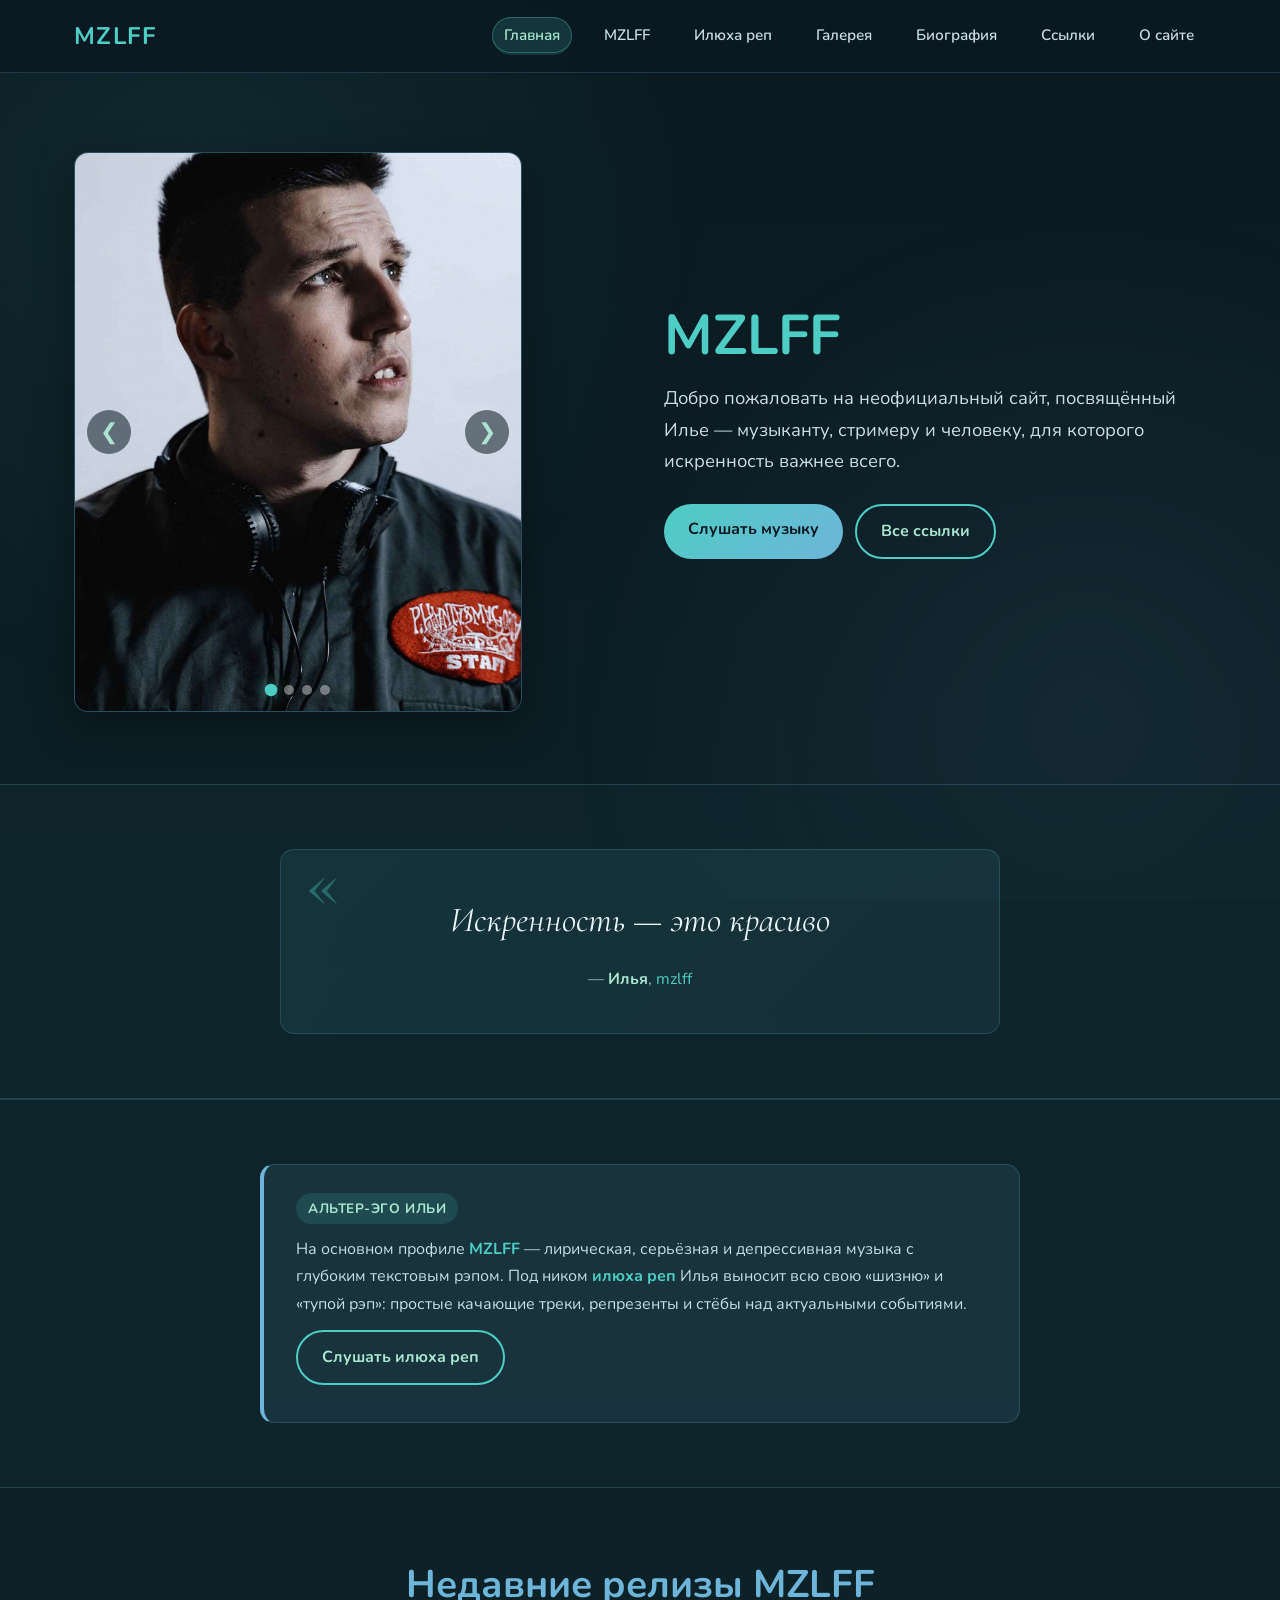
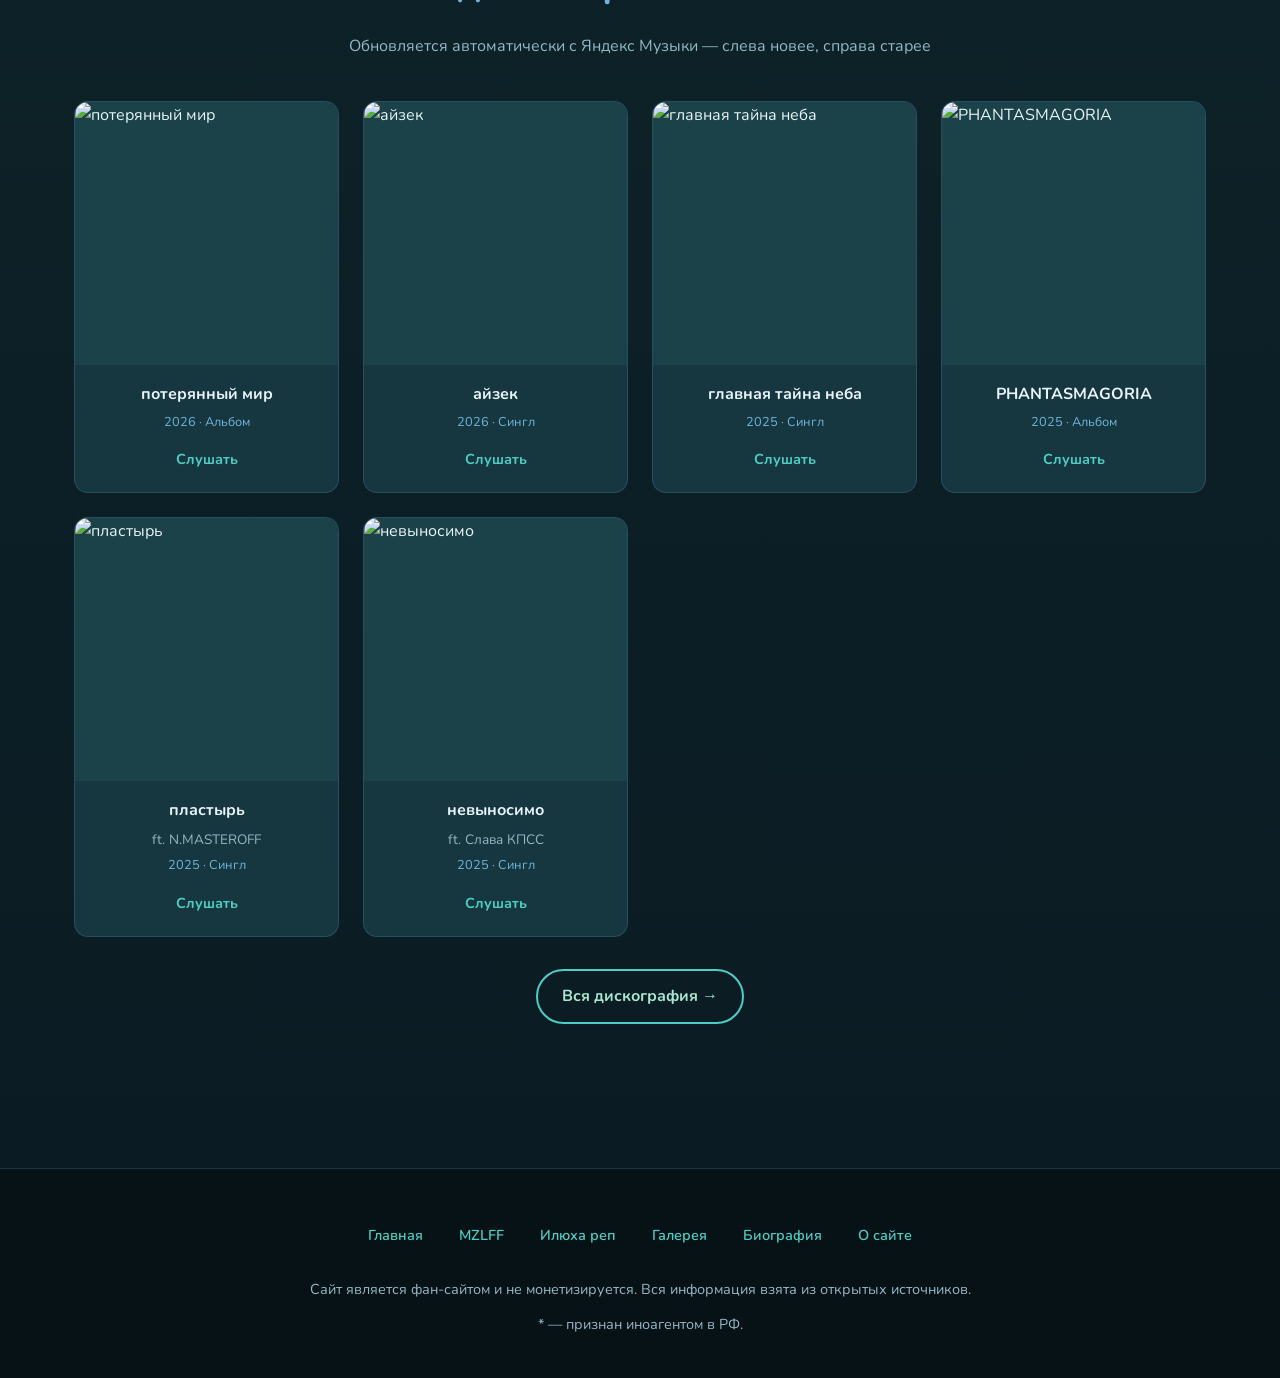
==== index.html @ 74e4e7dd "икнонка на вкладке" ====
<!DOCTYPE html>
<html lang="ru">
<head>
    <meta charset="UTF-8">
    <meta name="viewport" content="width=device-width, initial-scale=1.0">
    <meta name="description" content="Неофициальный фан-сайт посвящённый исполнителю MZLFF (Илья)">
    <title>MZLFF — фан-сайт</title>
    <link rel="icon" href="favicon.svg" type="image/svg+xml">
    <link rel="stylesheet" href="css/style.css">
</head>
<body data-page="index" data-artist="mzlff">

    <header class="site-header">
        <div class="container header-inner">
            <a href="index.html" class="logo">MZLFF</a>
            <button class="nav-toggle" aria-label="Открыть меню"><span></span></button>
            <nav class="site-nav">
                <ul>
                    <li><a href="index.html" data-page="index">Главная</a></li>
                    <li><a href="mzlff/index.html" data-page="music">MZLFF</a></li>
                    <li><a href="ilyukha-rep/index.html" data-page="ilyukha-rep">Илюха реп</a></li>
                    <li><a href="gallery.html" data-page="gallery">Галерея</a></li>
                    <li><a href="bio.html" data-page="bio">Биография</a></li>
                    <li><a href="links.html" data-page="links">Ссылки</a></li>
                    <li><a href="about.html" data-page="about">О сайте</a></li>
                </ul>
            </nav>
        </div>
    </header>

    <main class="page-main">

        <section class="hero-section">
            <div class="container hero-grid">
                <div class="hero-carousel" aria-label="Фотографии MZLFF">
                    <div class="carousel-slide active">
                        <img src="mzlff/assets/hero/mzlff.jpg" alt="MZLFF (Илья)">
                    </div>
                    <div class="carousel-slide">
                        <img src="mzlff/assets/hero/mzlff-tour.png" alt="MZLFF на туре 2023">
                    </div>
                    <div class="carousel-slide">
                        <img src="mzlff/assets/hero/mzlff-purple.png" alt="MZLFF — фото">
                    </div>
                    <div class="carousel-slide">
                        <img src="mzlff/assets/hero/mzlff-portrait.png" alt="MZLFF — портрет">
                    </div>
                    <button class="carousel-arrow carousel-arrow--prev" type="button" aria-label="Предыдущее фото">&#10094;</button>
                    <button class="carousel-arrow carousel-arrow--next" type="button" aria-label="Следующее фото">&#10095;</button>
                    <div class="carousel-dots"></div>
                </div>

                <div class="hero-content">
                    <h1>MZLFF</h1>
                    <p class="hero-lead">Добро пожаловать на неофициальный сайт, посвящённый Илье — музыканту, стримеру и человеку, для которого искренность важнее всего.</p>
                    <div class="hero-actions">
                        <a href="mzlff/index.html" class="btn btn-primary">Слушать музыку</a>
                        <a href="links.html" class="btn btn-secondary">Все ссылки</a>
                    </div>
                </div>
            </div>
        </section>

        <section class="section-block alt-bg">
            <div class="container">
                <blockquote class="quote-block">
                    <p class="quote-text">Искренность — это красиво</p>
                    <footer class="quote-author">— <strong>Илья</strong>, <span class="quote-alias">mzlff</span></footer>
                </blockquote>
            </div>
        </section>

        <section class="section-block alt-bg">
            <div class="container">
                <div class="alter-ego-banner">
                    <p class="alter-ego-label">Альтер-эго Ильи</p>
                    <p>На основном профиле <strong>MZLFF</strong> — лирическая, серьёзная и депрессивная музыка с глубоким текстовым рэпом. Под ником <strong>илюха реп</strong> Илья выносит всю свою «шизню» и «тупой рэп»: простые качающие треки, репрезенты и стёбы над актуальными событиями.</p>
                    <p><a href="ilyukha-rep/index.html" class="btn btn-secondary">Слушать илюха реп</a></p>
                </div>
            </div>
        </section>

        <section class="section-block">
            <div class="container">
                <h2 class="section-title">Недавние релизы MZLFF</h2>
                <p class="section-subtitle">Обновляется автоматически с Яндекс Музыки — слева новее, справа старее</p>
                <div class="releases-grid" data-releases="recent"></div>
                <p class="text-center"><a href="mzlff/index.html" class="btn btn-secondary">Вся дискография →</a></p>
            </div>
        </section>

    </main>

    <footer class="site-footer">
        <div class="container">
            <nav class="footer-nav">
                <a href="index.html">Главная</a>
                <a href="mzlff/index.html">MZLFF</a>
                <a href="ilyukha-rep/index.html">Илюха реп</a>
                <a href="gallery.html">Галерея</a>
                <a href="bio.html">Биография</a>
                <a href="about.html">О сайте</a>
            </nav>
            <p>Сайт является фан-сайтом и не монетизируется. Вся информация взята из открытых источников.</p>
            <p>* — признан иноагентом в РФ.</p>
        </div>
    </footer>

    <button id="scrollToTop" class="scroll-top-btn" aria-label="Наверх">↑</button>

    <script src="js/main.js"></script>
    <script src="js/carousel.js"></script>
    <script src="mzlff/js/releases-data.js"></script>
    <script src="js/releases.js"></script>
</body>
</html>
---- css/style.css ----
@import url('https://fonts.googleapis.com/css2?family=Nunito:wght@400;600;700&family=Cormorant+Garamond:ital,wght@0,500;1,500&display=swap');

:root {
    --bg-deep: #0b1a22;
    --bg-surface: #122830;
    --bg-card: #163640;
    --bg-soft: #1a4248;
    --accent-teal: #4ecdc4;
    --accent-blue: #6eb5d9;
    --accent-mint: #a8e6cf;
    --accent-glow: rgba(78, 205, 196, 0.25);
    --text-primary: #e8f4f8;
    --text-muted: #94b8c4;
    --text-soft: #c5dde4;
    --border-soft: rgba(110, 181, 217, 0.2);
    --shadow: 0 12px 40px rgba(0, 0, 0, 0.35);
    --radius: 14px;
    --header-height: 72px;
    --ease-out: cubic-bezier(0.22, 1, 0.36, 1);
    --ease-spring: cubic-bezier(0.34, 1.56, 0.64, 1);
    --transition-fast: 0.2s var(--ease-out);
    --transition-med: 0.35s var(--ease-out);
    --transition-slow: 0.55s var(--ease-out);
}

* {
    margin: 0;
    padding: 0;
    box-sizing: border-box;
}

html {
    scroll-behavior: smooth;
}

body {
    font-family: 'Nunito', sans-serif;
    background: linear-gradient(180deg, var(--bg-deep) 0%, #0d2228 50%, var(--bg-deep) 100%);
    color: var(--text-primary);
    line-height: 1.7;
    min-height: 100vh;
}

body::before {
    content: '';
    position: fixed;
    inset: 0;
    background:
        radial-gradient(circle at 15% 20%, rgba(78, 205, 196, 0.08), transparent 40%),
        radial-gradient(circle at 85% 80%, rgba(110, 181, 217, 0.08), transparent 40%);
    pointer-events: none;
    z-index: -1;
    animation: ambientGlow 12s ease-in-out infinite alternate;
}

@keyframes ambientGlow {
    0% {
        opacity: 0.75;
        transform: scale(1);
    }
    100% {
        opacity: 1;
        transform: scale(1.04);
    }
}

@keyframes fadeInUp {
    from {
        opacity: 0;
        transform: translateY(24px);
    }
    to {
        opacity: 1;
        transform: translateY(0);
    }
}

@keyframes shimmer {
    0% { background-position: -200% center; }
    100% { background-position: 200% center; }
}

@keyframes softPulse {
    0%, 100% { box-shadow: 0 6px 20px var(--accent-glow); }
    50% { box-shadow: 0 8px 28px rgba(78, 205, 196, 0.45); }
}

.container {
    max-width: 1180px;
    margin: 0 auto;
    padding: 0 24px;
}

a {
    color: var(--accent-teal);
    transition: color var(--transition-fast), text-shadow var(--transition-fast);
}

a:hover {
    color: var(--accent-mint);
    text-shadow: 0 0 12px rgba(168, 230, 207, 0.35);
}

a:focus-visible,
button:focus-visible {
    outline: 2px solid var(--accent-teal);
    outline-offset: 3px;
}

/* Header */
.site-header {
    position: fixed;
    top: 0;
    left: 0;
    right: 0;
    z-index: 1000;
    background: rgba(11, 26, 34, 0.92);
    backdrop-filter: blur(12px);
    border-bottom: 1px solid var(--border-soft);
    transition: box-shadow var(--transition-med), border-color var(--transition-med);
}

.site-header:hover {
    border-bottom-color: rgba(78, 205, 196, 0.35);
    box-shadow: 0 8px 32px rgba(0, 0, 0, 0.25);
}

.header-inner {
    display: flex;
    align-items: center;
    justify-content: space-between;
    min-height: var(--header-height);
    gap: 20px;
}

.logo {
    font-size: 1.5rem;
    font-weight: 700;
    color: var(--accent-teal);
    text-decoration: none;
    letter-spacing: 0.06em;
    transition: color var(--transition-fast), transform var(--transition-med), text-shadow var(--transition-med);
}

.logo:hover {
    color: var(--accent-mint);
    transform: scale(1.04);
    text-shadow: 0 0 20px rgba(78, 205, 196, 0.5);
}

.site-nav ul {
    display: flex;
    list-style: none;
    flex-wrap: wrap;
    gap: 8px 20px;
}

.site-nav a {
    color: var(--text-soft);
    text-decoration: none;
    font-weight: 600;
    font-size: 0.95rem;
    padding: 8px 12px;
    border-radius: 999px;
    border-bottom: 2px solid transparent;
    transition:
        color var(--transition-fast),
        background var(--transition-fast),
        border-color var(--transition-fast),
        transform var(--transition-fast),
        box-shadow var(--transition-fast);
}

.site-nav a:hover {
    color: var(--accent-mint);
    background: rgba(78, 205, 196, 0.12);
    transform: translateY(-1px);
    box-shadow: 0 4px 16px rgba(78, 205, 196, 0.15);
}

.site-nav a.active {
    color: var(--accent-mint);
    background: rgba(78, 205, 196, 0.15);
    border-bottom-color: transparent;
    box-shadow: inset 0 0 0 1px rgba(78, 205, 196, 0.35);
}

.nav-toggle {
    display: none;
    background: none;
    border: none;
    cursor: pointer;
    width: 36px;
    height: 28px;
    position: relative;
}

.nav-toggle span,
.nav-toggle span::before,
.nav-toggle span::after {
    display: block;
    position: absolute;
    width: 100%;
    height: 3px;
    background: var(--accent-teal);
    border-radius: 2px;
    transition: transform 0.3s;
}

.nav-toggle span {
    top: 50%;
    transform: translateY(-50%);
}

.nav-toggle span::before {
    content: '';
    top: -10px;
}

.nav-toggle span::after {
    content: '';
    top: 10px;
}

.page-main {
    padding-top: calc(var(--header-height) + 32px);
    padding-bottom: 80px;
}

.section-block {
    padding: 64px 0;
    animation: fadeInUp 0.7s var(--ease-out) both;
}

.section-title {
    text-align: center;
    font-size: clamp(1.8rem, 4vw, 2.4rem);
    color: var(--accent-blue);
    margin-bottom: 16px;
    transition: color var(--transition-med), text-shadow var(--transition-med);
}

.section-block:hover .section-title {
    text-shadow: 0 0 24px rgba(110, 181, 217, 0.25);
}

.section-subtitle {
    text-align: center;
    color: var(--text-muted);
    max-width: 620px;
    margin: 0 auto 40px;
}

.section-block:nth-child(1) { animation-delay: 0.05s; }
.section-block:nth-child(2) { animation-delay: 0.12s; }
.section-block:nth-child(3) { animation-delay: 0.19s; }
.section-block:nth-child(4) { animation-delay: 0.26s; }

.section-block.alt-bg {
    background: rgba(18, 40, 48, 0.55);
    border-top: 1px solid var(--border-soft);
    border-bottom: 1px solid var(--border-soft);
}

/* Hero & Carousel */
.hero-section {
    padding: 48px 0 72px;
    animation: fadeInUp 0.8s var(--ease-out) both;
}

.hero-grid {
    display: grid;
    grid-template-columns: 1fr 1fr;
    gap: 48px;
    align-items: center;
}

.hero-carousel {
    position: relative;
    border-radius: var(--radius);
    overflow: hidden;
    box-shadow: var(--shadow);
    aspect-ratio: 4 / 5;
    max-height: 560px;
    background: var(--bg-card);
    border: 1px solid var(--border-soft);
    transition:
        transform var(--transition-med),
        box-shadow var(--transition-med),
        border-color var(--transition-med);
}

.hero-carousel:hover {
    transform: translateY(-4px);
    border-color: rgba(78, 205, 196, 0.45);
    box-shadow:
        var(--shadow),
        0 0 40px rgba(78, 205, 196, 0.2);
}

.carousel-slide {
    position: absolute;
    inset: 0;
    opacity: 0;
    transition: opacity 0.8s ease;
}

.carousel-slide.active {
    opacity: 1;
}

.carousel-slide img {
    width: 100%;
    height: 100%;
    object-fit: cover;
    transition: transform 6s var(--ease-out);
}

.carousel-slide.active img {
    transform: scale(1.06);
}

.hero-carousel:hover .carousel-slide.active img {
    transform: scale(1.1);
}

.carousel-dots {
    position: absolute;
    bottom: 16px;
    left: 50%;
    transform: translateX(-50%);
    display: flex;
    gap: 8px;
    z-index: 2;
}

.carousel-dot {
    width: 10px;
    height: 10px;
    border-radius: 50%;
    border: none;
    background: rgba(255, 255, 255, 0.4);
    cursor: pointer;
    transition: background var(--transition-fast), transform var(--transition-med), box-shadow var(--transition-fast);
}

.carousel-dot:hover {
    background: rgba(168, 230, 207, 0.75);
    transform: scale(1.15);
}

.carousel-dot.active {
    background: var(--accent-teal);
    transform: scale(1.25);
    box-shadow: 0 0 12px rgba(78, 205, 196, 0.6);
}

.carousel-arrow {
    position: absolute;
    top: 50%;
    transform: translateY(-50%);
    z-index: 3;
    width: 44px;
    height: 44px;
    border: none;
    border-radius: 50%;
    background: rgba(11, 26, 34, 0.65);
    color: var(--accent-mint);
    font-size: 1.4rem;
    line-height: 1;
    cursor: pointer;
    transition:
        background var(--transition-fast),
        transform var(--transition-med),
        box-shadow var(--transition-fast),
        color var(--transition-fast);
    backdrop-filter: blur(4px);
    opacity: 0.85;
}

.hero-carousel:hover .carousel-arrow {
    opacity: 1;
}

.carousel-arrow:hover {
    background: rgba(78, 205, 196, 0.45);
    transform: translateY(-50%) scale(1.12);
    box-shadow: 0 0 20px rgba(78, 205, 196, 0.4);
    color: var(--text-primary);
}

.carousel-arrow:active {
    transform: translateY(-50%) scale(0.96);
}

.carousel-arrow--prev {
    left: 12px;
}

.carousel-arrow--next {
    right: 12px;
}

.hero-content h1 {
    font-size: clamp(2.5rem, 6vw, 3.5rem);
    color: var(--accent-teal);
    margin-bottom: 16px;
    line-height: 1.1;
    transition: text-shadow var(--transition-med);
}

.hero-section:hover .hero-content h1 {
    text-shadow: 0 0 30px rgba(78, 205, 196, 0.3);
}

.hero-lead {
    font-size: 1.15rem;
    color: var(--text-soft);
    margin-bottom: 28px;
}

.hero-actions {
    display: flex;
    flex-wrap: wrap;
    gap: 12px;
}

.btn {
    display: inline-block;
    padding: 12px 24px;
    border-radius: 999px;
    font-weight: 700;
    text-decoration: none;
    position: relative;
    overflow: hidden;
    transition:
        transform var(--transition-med),
        box-shadow var(--transition-med),
        background var(--transition-fast),
        border-color var(--transition-fast),
        color var(--transition-fast);
}

.btn::after {
    content: '';
    position: absolute;
    inset: 0;
    background: linear-gradient(
        105deg,
        transparent 35%,
        rgba(255, 255, 255, 0.25) 50%,
        transparent 65%
    );
    background-size: 200% 100%;
    opacity: 0;
    transition: opacity var(--transition-fast);
}

.btn:hover::after {
    opacity: 1;
    animation: shimmer 0.75s var(--ease-out);
}

.btn-primary {
    background: linear-gradient(135deg, var(--accent-teal), var(--accent-blue));
    color: var(--bg-deep);
}

.btn-primary:hover {
    background: linear-gradient(135deg, #5fd9d0, #7fc4e8);
}

.btn-secondary {
    background: transparent;
    color: var(--accent-mint);
    border: 2px solid var(--accent-teal);
}

.btn-secondary:hover {
    background: rgba(78, 205, 196, 0.12);
    border-color: var(--accent-mint);
}

.btn:hover {
    transform: translateY(-3px) scale(1.02);
    box-shadow: 0 10px 28px var(--accent-glow);
    text-shadow: none;
}

.btn:active {
    transform: translateY(-1px) scale(0.98);
}

/* Quote */
.quote-block {
    max-width: 720px;
    margin: 0 auto;
    padding: 40px 48px;
    text-align: center;
    background: linear-gradient(135deg, rgba(78, 205, 196, 0.1), rgba(110, 181, 217, 0.08));
    border: 1px solid var(--border-soft);
    border-radius: var(--radius);
    position: relative;
    transition:
        transform var(--transition-med),
        box-shadow var(--transition-med),
        border-color var(--transition-med);
}

.quote-block:hover {
    transform: translateY(-4px);
    border-color: rgba(78, 205, 196, 0.4);
    box-shadow: 0 16px 40px rgba(78, 205, 196, 0.15);
}

.quote-block::before {
    content: '«';
    position: absolute;
    top: -8px;
    left: 24px;
    font-family: 'Cormorant Garamond', serif;
    font-size: 5rem;
    color: var(--accent-teal);
    opacity: 0.35;
    line-height: 1;
}

.quote-text {
    font-family: 'Cormorant Garamond', serif;
    font-size: clamp(1.6rem, 4vw, 2.2rem);
    font-style: italic;
    color: var(--text-primary);
    margin-bottom: 16px;
}

.quote-author {
    color: var(--text-muted);
    font-size: 1rem;
}

.quote-author strong {
    color: var(--accent-mint);
}

.quote-alias {
    color: var(--accent-teal);
}

/* Yandex Music */
.yandex-widget {
    max-width: 760px;
    margin: 0 auto;
    border-radius: var(--radius);
    overflow: hidden;
    box-shadow: var(--shadow);
    border: 1px solid var(--border-soft);
    transition:
        transform var(--transition-med),
        box-shadow var(--transition-med),
        border-color var(--transition-med);
}

.yandex-widget:hover {
    transform: translateY(-3px);
    border-color: rgba(110, 181, 217, 0.45);
    box-shadow: 0 16px 40px rgba(110, 181, 217, 0.18);
}

.yandex-widget iframe {
    display: block;
    width: 100%;
    height: 420px;
    border: none;
}

.yandex-widget--compact iframe {
    height: 360px;
}

.yandex-widget--tall iframe {
    height: 720px;
}

.text-center {
    text-align: center;
    margin-top: 32px;
    display: flex;
    flex-wrap: wrap;
    justify-content: center;
    gap: 12px;
}

/* Releases */
.releases-grid {
    display: grid;
    grid-template-columns: repeat(auto-fill, minmax(220px, 1fr));
    gap: 24px;
}

.release-card {
    background: var(--bg-card);
    border-radius: var(--radius);
    overflow: hidden;
    border: 1px solid var(--border-soft);
    transition:
        transform var(--transition-med),
        box-shadow var(--transition-med),
        border-color var(--transition-fast);
}

.release-card:hover {
    transform: translateY(-6px) scale(1.02);
    box-shadow: 0 16px 36px var(--accent-glow);
    border-color: rgba(78, 205, 196, 0.45);
}

.release-cover {
    aspect-ratio: 1;
    overflow: hidden;
    background: var(--bg-soft);
}

.release-cover img {
    width: 100%;
    height: 100%;
    object-fit: cover;
    transition: transform var(--transition-slow);
}

.release-card:hover .release-cover img {
    transform: scale(1.08);
}

.release-cover-placeholder {
    width: 100%;
    height: 100%;
    display: flex;
    align-items: center;
    justify-content: center;
    font-size: 3rem;
    font-weight: 700;
    color: var(--accent-teal);
    background: linear-gradient(135deg, var(--bg-soft), var(--bg-card));
}

.release-info {
    padding: 16px;
    text-align: center;
}

.release-info h3 {
    font-size: 1rem;
    margin-bottom: 4px;
}

.release-feat {
    font-size: 0.85rem;
    color: var(--text-muted);
    margin-bottom: 4px;
}

.release-meta {
    font-size: 0.8rem;
    color: var(--accent-blue);
    margin-bottom: 10px;
}

.release-link {
    display: inline-block;
    font-size: 0.9rem;
    font-weight: 700;
    text-decoration: none;
    padding: 4px 12px;
    border-radius: 999px;
    transition:
        background var(--transition-fast),
        transform var(--transition-fast),
        box-shadow var(--transition-fast);
}

.release-card:hover .release-link {
    background: rgba(78, 205, 196, 0.15);
    transform: scale(1.05);
}

.releases-error {
    text-align: center;
    color: var(--text-muted);
    grid-column: 1 / -1;
}

.releases-note {
    max-width: 680px;
    margin: 32px auto 0;
    padding: 20px 24px;
    background: rgba(78, 205, 196, 0.08);
    border-radius: var(--radius);
    border-left: 4px solid var(--accent-teal);
    color: var(--text-soft);
    font-size: 0.95rem;
}

.section-subtitle code,
.releases-note code {
    background: rgba(78, 205, 196, 0.12);
    padding: 2px 8px;
    border-radius: 6px;
    font-size: 0.9em;
    color: var(--accent-mint);
}

.alter-ego-banner {
    max-width: 760px;
    margin: 0 auto;
    padding: 28px 32px;
    background: rgba(110, 181, 217, 0.1);
    border: 1px solid var(--border-soft);
    border-left: 4px solid var(--accent-blue);
    border-radius: var(--radius);
    color: var(--text-soft);
    transition:
        transform var(--transition-med),
        box-shadow var(--transition-med),
        border-color var(--transition-med),
        background var(--transition-med);
}

.alter-ego-banner:hover {
    transform: translateX(4px);
    background: rgba(110, 181, 217, 0.16);
    border-color: rgba(110, 181, 217, 0.45);
    box-shadow: -4px 8px 28px rgba(110, 181, 217, 0.15);
}

.alter-ego-label {
    display: inline-block;
    margin-bottom: 12px;
    padding: 4px 12px;
    border-radius: 999px;
    background: rgba(78, 205, 196, 0.15);
    color: var(--accent-mint);
    font-size: 0.85rem;
    font-weight: 700;
    letter-spacing: 0.04em;
    text-transform: uppercase;
    transition: background var(--transition-fast), transform var(--transition-fast);
}

.alter-ego-banner:hover .alter-ego-label {
    background: rgba(78, 205, 196, 0.28);
    transform: scale(1.03);
}

.alter-ego-banner p {
    margin-bottom: 12px;
}

.alter-ego-banner p:last-child {
    margin-bottom: 0;
}

.alter-ego-banner strong {
    color: var(--accent-teal);
}

/* Links */
.links-grid {
    display: grid;
    grid-template-columns: repeat(auto-fill, minmax(200px, 1fr));
    gap: 16px;
}

.link-card {
    background: var(--bg-card);
    border: 1px solid var(--border-soft);
    border-radius: var(--radius);
    transition:
        transform var(--transition-med),
        background var(--transition-fast),
        border-color var(--transition-fast),
        box-shadow var(--transition-med);
    position: relative;
    min-height: 88px;
    overflow: hidden;
}

.link-card::before {
    content: '';
    position: absolute;
    inset: 0;
    background: linear-gradient(135deg, rgba(78, 205, 196, 0.15), transparent 60%);
    opacity: 0;
    transition: opacity var(--transition-med);
}

.link-card:hover {
    transform: translateY(-6px) scale(1.02);
    border-color: var(--accent-teal);
    background: var(--bg-soft);
    box-shadow: 0 12px 32px var(--accent-glow);
}

.link-card:hover::before {
    opacity: 1;
}

.link-card a {
    position: absolute;
    inset: 0;
    display: flex;
    align-items: center;
    justify-content: center;
    text-decoration: none;
    color: var(--text-primary);
    font-weight: 700;
    padding: 16px;
    text-align: center;
    z-index: 1;
    transition: color var(--transition-fast), transform var(--transition-med);
}

.link-card:hover a {
    color: var(--accent-mint);
    transform: scale(1.03);
}

/* Gallery */
.gallery-grid {
    display: grid;
    grid-template-columns: repeat(auto-fill, minmax(280px, 1fr));
    gap: 20px;
}

.gallery-item {
    border-radius: var(--radius);
    overflow: hidden;
    height: 360px;
    border: 1px solid var(--border-soft);
    position: relative;
    cursor: pointer;
    transition:
        transform var(--transition-med),
        box-shadow var(--transition-med),
        border-color var(--transition-fast);
}

.gallery-item::after {
    content: '';
    position: absolute;
    inset: 0;
    background: linear-gradient(to top, rgba(11, 26, 34, 0.55), transparent 50%);
    opacity: 0;
    transition: opacity var(--transition-med);
}

.gallery-item:hover {
    transform: translateY(-4px);
    border-color: rgba(78, 205, 196, 0.45);
    box-shadow: 0 16px 36px var(--accent-glow);
}

.gallery-item:hover::after {
    opacity: 1;
}

.gallery-item img {
    width: 100%;
    height: 100%;
    object-fit: cover;
    transition: transform var(--transition-slow);
}

.gallery-item:hover img {
    transform: scale(1.1);
}

/* Bio & About */
.prose {
    max-width: 760px;
    margin: 0 auto;
    font-size: 1.05rem;
    color: var(--text-soft);
}

.prose p {
    margin-bottom: 20px;
    transition: color var(--transition-fast);
}

.prose:hover p {
    color: var(--text-primary);
}

.prose code {
    background: rgba(78, 205, 196, 0.12);
    padding: 2px 8px;
    border-radius: 6px;
    font-size: 0.9em;
    color: var(--accent-mint);
}

.prose h3 {
    color: var(--accent-blue);
    margin: 32px 0 12px;
}

.about-list {
    list-style: none;
    max-width: 760px;
    margin: 0 auto;
}

.about-list li {
    padding: 16px 20px;
    margin-bottom: 12px;
    background: var(--bg-card);
    border-radius: var(--radius);
    border-left: 4px solid var(--accent-teal);
    color: var(--text-soft);
    transition:
        transform var(--transition-med),
        background var(--transition-fast),
        border-color var(--transition-fast),
        box-shadow var(--transition-med);
}

.about-list li:hover {
    transform: translateX(6px);
    background: var(--bg-soft);
    border-left-color: var(--accent-mint);
    box-shadow: -4px 8px 24px rgba(78, 205, 196, 0.12);
}

.about-list strong {
    color: var(--accent-mint);
}

/* Footer */
.site-footer {
    background: rgba(8, 18, 24, 0.95);
    border-top: 1px solid var(--border-soft);
    padding: 48px 0 32px;
    text-align: center;
    color: var(--text-muted);
    font-size: 0.9rem;
}

.site-footer p {
    margin-bottom: 10px;
    max-width: 680px;
    margin-left: auto;
    margin-right: auto;
}

.footer-nav {
    display: flex;
    justify-content: center;
    flex-wrap: wrap;
    gap: 16px;
    margin-bottom: 24px;
}

.footer-nav a {
    text-decoration: none;
    font-weight: 600;
    padding: 6px 10px;
    border-radius: 999px;
    transition:
        color var(--transition-fast),
        background var(--transition-fast),
        transform var(--transition-fast);
}

.footer-nav a:hover {
    background: rgba(78, 205, 196, 0.12);
    transform: translateY(-2px);
    text-shadow: none;
}

/* Scroll top */
.scroll-top-btn {
    position: fixed;
    bottom: 28px;
    right: 28px;
    width: 48px;
    height: 48px;
    border-radius: 50%;
    background: linear-gradient(135deg, var(--accent-teal), var(--accent-blue));
    color: var(--bg-deep);
    border: none;
    font-size: 22px;
    cursor: pointer;
    box-shadow: 0 6px 20px var(--accent-glow);
    transition:
        transform var(--transition-med),
        box-shadow var(--transition-med),
        opacity var(--transition-fast);
    z-index: 999;
    display: none;
    animation: softPulse 2.5s ease-in-out infinite;
}

.scroll-top-btn:hover {
    transform: scale(1.12) translateY(-3px);
    animation: none;
    box-shadow: 0 10px 32px rgba(78, 205, 196, 0.5);
}

.scroll-top-btn:active {
    transform: scale(0.95);
}

/* Responsive */
@media (max-width: 900px) {
    .hero-grid {
        grid-template-columns: 1fr;
    }

    .hero-carousel {
        max-height: 420px;
        margin: 0 auto;
        max-width: 400px;
        width: 100%;
    }
}

@media (max-width: 768px) {
    .nav-toggle {
        display: block;
    }

    .site-nav {
        position: absolute;
        top: var(--header-height);
        left: 0;
        right: 0;
        background: rgba(11, 26, 34, 0.98);
        border-bottom: 1px solid var(--border-soft);
        padding: 16px 24px;
        display: none;
    }

    .site-nav.open {
        display: block;
    }

    .site-nav ul {
        flex-direction: column;
        gap: 4px;
    }

    .quote-block {
        padding: 32px 24px;
    }
}

@media (prefers-reduced-motion: reduce) {
    *,
    *::before,
    *::after {
        animation-duration: 0.01ms !important;
        animation-iteration-count: 1 !important;
        transition-duration: 0.01ms !important;
    }

    .carousel-slide.active img,
    .hero-carousel:hover .carousel-slide.active img {
        transform: none;
    }
}
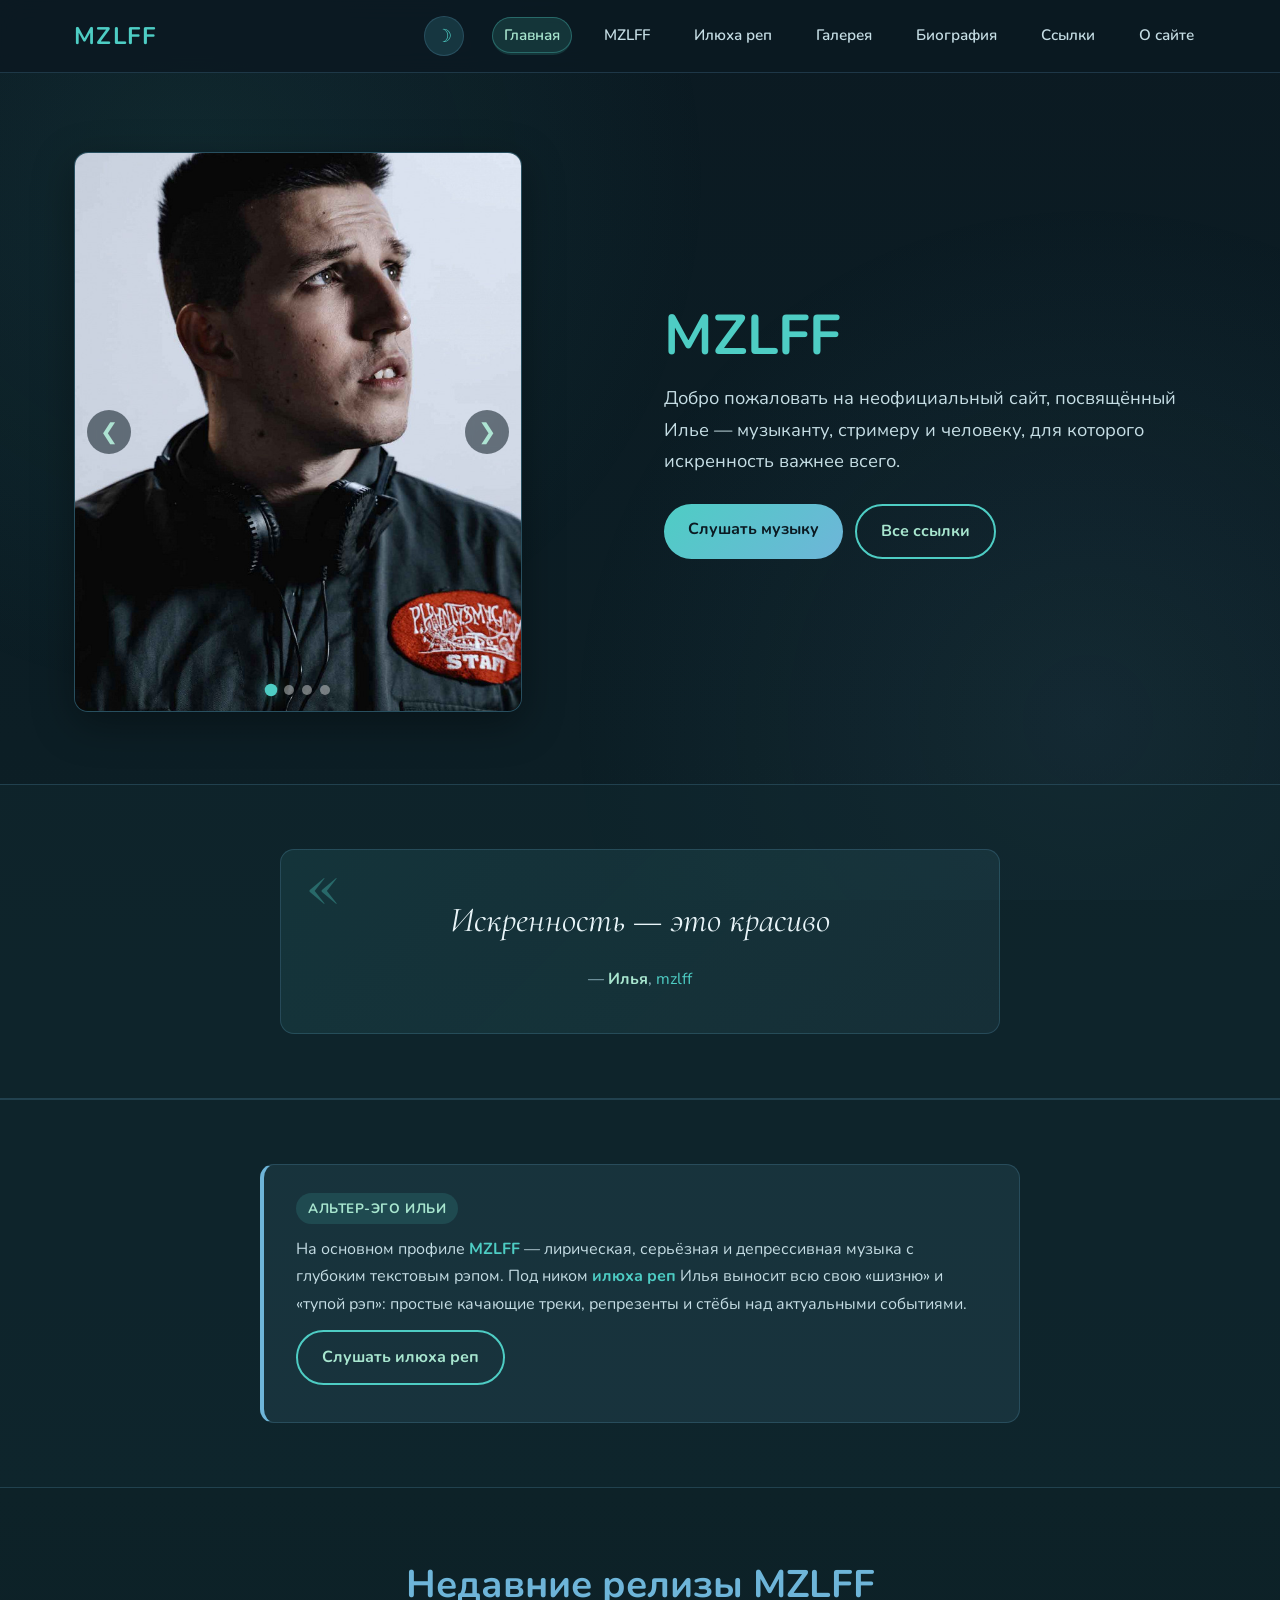
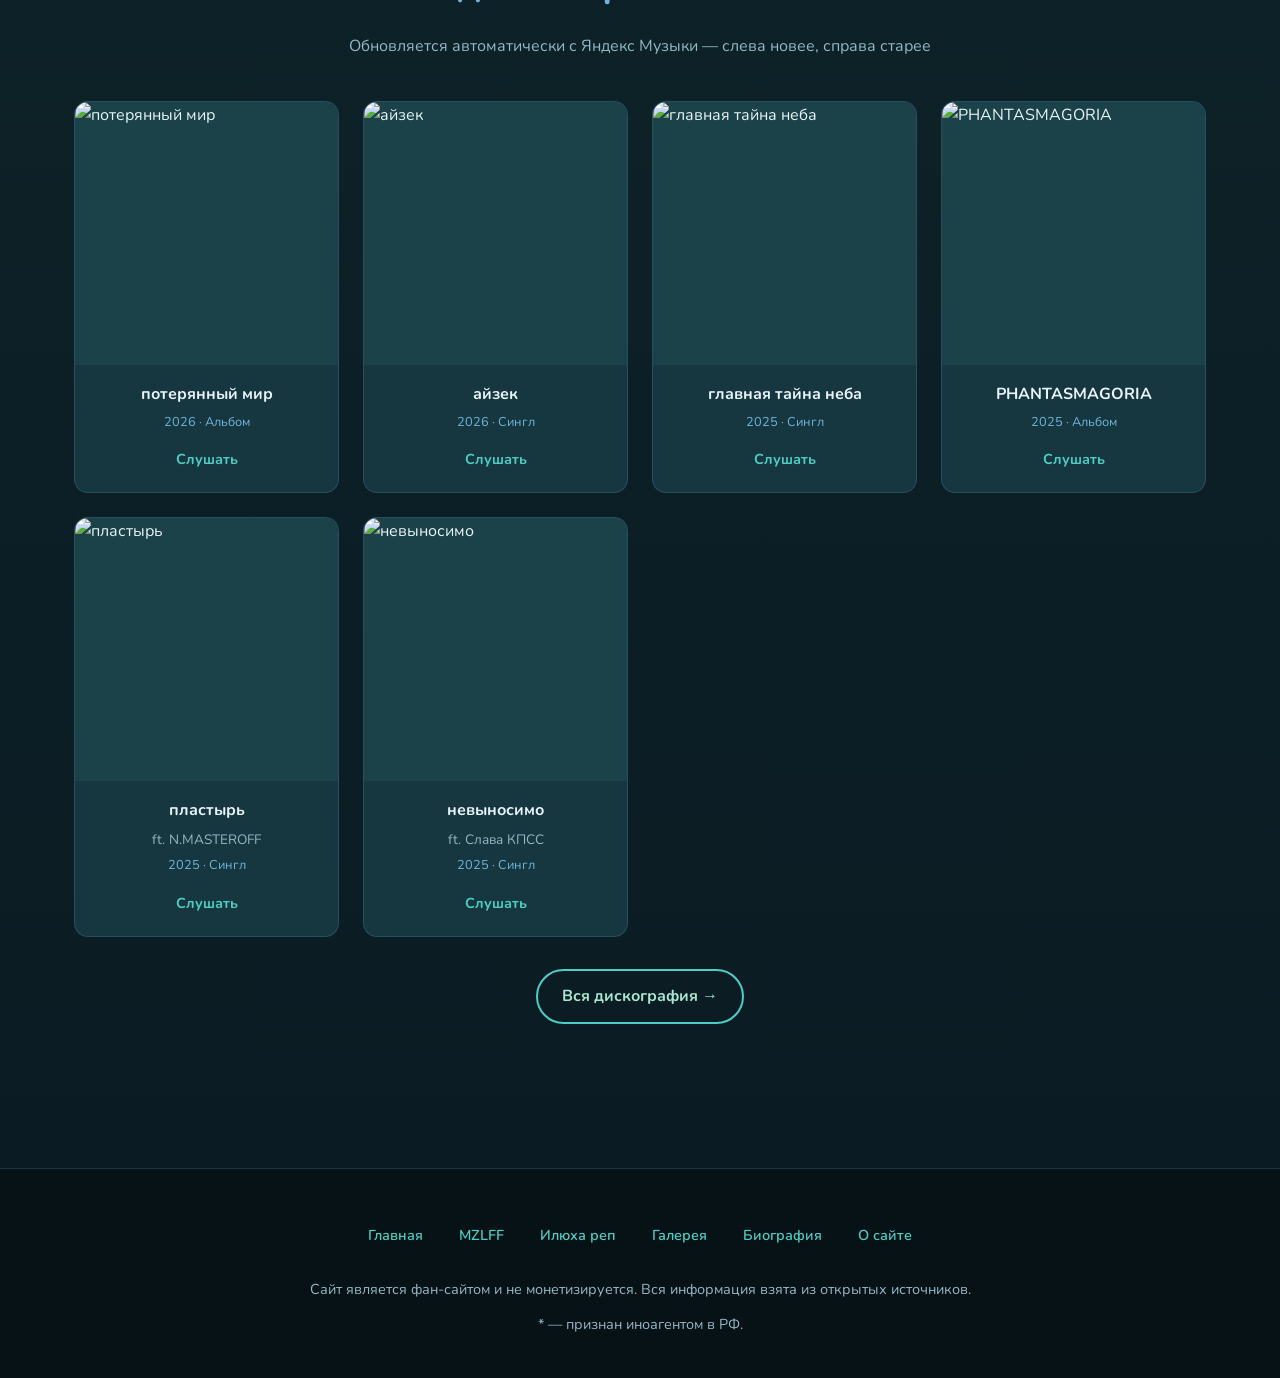
==== commit 014d9785: "Lightbox в галерее, тема" ====
--- a/index.html
+++ b/index.html
@@ -5,6 +5,14 @@
     <meta name="viewport" content="width=device-width, initial-scale=1.0">
     <meta name="description" content="Неофициальный фан-сайт посвящённый исполнителю MZLFF (Илья)">
     <title>MZLFF — фан-сайт</title>
+    <script src="js/theme-init.js"></script>
+    <meta property="og:type" content="website">
+    <meta property="og:site_name" content="MZLFF — фан-сайт">
+    <meta property="og:title" content="MZLFF — фан-сайт">
+    <meta property="og:description" content="Неофициальный фан-сайт, посвящённый Илье — музыканту, стримеру и MZLFF">
+    <meta property="og:image" content="https://kzenof.github.io/mzlff-site/mzlff/assets/hero/mzlff.jpg">
+    <meta property="og:url" content="https://kzenof.github.io/mzlff-site/">
+    <meta name="twitter:card" content="summary_large_image">
     <link rel="icon" href="favicon.svg" type="image/svg+xml">
     <link rel="stylesheet" href="css/style.css">
 </head>
--- a/css/style.css
+++ b/css/style.css
@@ -14,6 +14,9 @@
     --text-soft: #c5dde4;
     --border-soft: rgba(110, 181, 217, 0.2);
     --shadow: 0 12px 40px rgba(0, 0, 0, 0.35);
+    --header-bg: rgba(11, 26, 34, 0.92);
+    --footer-bg: rgba(8, 18, 24, 0.95);
+    --body-gradient-mid: #0d2228;
     --radius: 14px;
     --header-height: 72px;
     --ease-out: cubic-bezier(0.22, 1, 0.36, 1);
@@ -23,6 +26,25 @@
     --transition-slow: 0.55s var(--ease-out);
 }
 
+[data-theme="light"] {
+    --bg-deep: #eef6f8;
+    --bg-surface: #e2eef2;
+    --bg-card: #ffffff;
+    --bg-soft: #d8e8ec;
+    --accent-teal: #2a9d96;
+    --accent-blue: #4a90b8;
+    --accent-mint: #3d8f7a;
+    --accent-glow: rgba(42, 157, 150, 0.2);
+    --text-primary: #0b1a22;
+    --text-muted: #5a7a86;
+    --text-soft: #2d4a54;
+    --border-soft: rgba(74, 144, 184, 0.28);
+    --shadow: 0 12px 40px rgba(11, 26, 34, 0.1);
+    --header-bg: rgba(238, 246, 248, 0.95);
+    --footer-bg: rgba(226, 238, 242, 0.98);
+    --body-gradient-mid: #e2eef2;
+}
+
 * {
     margin: 0;
     padding: 0;
@@ -35,10 +57,11 @@
 
 body {
     font-family: 'Nunito', sans-serif;
-    background: linear-gradient(180deg, var(--bg-deep) 0%, #0d2228 50%, var(--bg-deep) 100%);
+    background: linear-gradient(180deg, var(--bg-deep) 0%, var(--body-gradient-mid) 50%, var(--bg-deep) 100%);
     color: var(--text-primary);
     line-height: 1.7;
     min-height: 100vh;
+    transition: background var(--transition-med), color var(--transition-med);
 }
 
 body::before {
@@ -114,10 +137,10 @@
     left: 0;
     right: 0;
     z-index: 1000;
-    background: rgba(11, 26, 34, 0.92);
+    background: var(--header-bg);
     backdrop-filter: blur(12px);
     border-bottom: 1px solid var(--border-soft);
-    transition: box-shadow var(--transition-med), border-color var(--transition-med);
+    transition: box-shadow var(--transition-med), border-color var(--transition-med), background var(--transition-med);
 }
 
 .site-header:hover {
@@ -146,6 +169,40 @@
     color: var(--accent-mint);
     transform: scale(1.04);
     text-shadow: 0 0 20px rgba(78, 205, 196, 0.5);
+}
+
+.theme-toggle {
+    width: 40px;
+    height: 40px;
+    border-radius: 50%;
+    border: 1px solid var(--border-soft);
+    background: var(--bg-card);
+    color: var(--accent-teal);
+    cursor: pointer;
+    font-size: 1.15rem;
+    line-height: 1;
+    flex-shrink: 0;
+    margin-left: auto;
+    margin-right: 8px;
+    transition:
+        transform var(--transition-fast),
+        background var(--transition-fast),
+        border-color var(--transition-fast),
+        box-shadow var(--transition-fast);
+}
+
+.theme-toggle:hover {
+    transform: scale(1.08);
+    border-color: var(--accent-teal);
+    box-shadow: 0 4px 16px var(--accent-glow);
+}
+
+.theme-toggle .theme-toggle-icon::before {
+    content: '☽';
+}
+
+[data-theme="light"] .theme-toggle .theme-toggle-icon::before {
+    content: '☀';
 }
 
 .site-nav ul {
@@ -874,6 +931,96 @@
     transform: scale(1.1);
 }
 
+/* Lightbox */
+body.lightbox-open {
+    overflow: hidden;
+}
+
+.lightbox {
+    position: fixed;
+    inset: 0;
+    z-index: 2000;
+    background: rgba(0, 0, 0, 0.92);
+    display: flex;
+    align-items: center;
+    justify-content: center;
+    padding: 24px;
+}
+
+.lightbox[hidden] {
+    display: none;
+}
+
+.lightbox-figure {
+    max-width: min(960px, 100%);
+    max-height: 90vh;
+    margin: 0;
+}
+
+.lightbox-img {
+    display: block;
+    max-width: 100%;
+    max-height: calc(90vh - 48px);
+    margin: 0 auto;
+    border-radius: var(--radius);
+    object-fit: contain;
+}
+
+.lightbox-caption {
+    text-align: center;
+    color: #c5dde4;
+    margin-top: 12px;
+    font-size: 0.95rem;
+}
+
+.lightbox-close {
+    position: absolute;
+    top: 20px;
+    right: 24px;
+    width: 44px;
+    height: 44px;
+    border: none;
+    border-radius: 50%;
+    background: rgba(255, 255, 255, 0.12);
+    color: #fff;
+    font-size: 1.8rem;
+    line-height: 1;
+    cursor: pointer;
+    transition: background var(--transition-fast);
+}
+
+.lightbox-close:hover {
+    background: rgba(78, 205, 196, 0.35);
+}
+
+.lightbox-arrow {
+    position: absolute;
+    top: 50%;
+    transform: translateY(-50%);
+    width: 48px;
+    height: 48px;
+    border: none;
+    border-radius: 50%;
+    background: rgba(255, 255, 255, 0.12);
+    color: #fff;
+    font-size: 1.4rem;
+    cursor: pointer;
+    transition: background var(--transition-fast), transform var(--transition-fast);
+}
+
+.lightbox-arrow:hover {
+    background: rgba(78, 205, 196, 0.35);
+    transform: translateY(-50%) scale(1.08);
+}
+
+.lightbox-arrow--prev {
+    left: 20px;
+}
+
+.lightbox-arrow--next {
+    right: 20px;
+}
+
 /* Bio & About */
 .prose {
     max-width: 760px;
@@ -937,12 +1084,13 @@
 
 /* Footer */
 .site-footer {
-    background: rgba(8, 18, 24, 0.95);
+    background: var(--footer-bg);
     border-top: 1px solid var(--border-soft);
     padding: 48px 0 32px;
     text-align: center;
     color: var(--text-muted);
     font-size: 0.9rem;
+    transition: background var(--transition-med);
 }
 
 .site-footer p {
@@ -1034,7 +1182,7 @@
         top: var(--header-height);
         left: 0;
         right: 0;
-        background: rgba(11, 26, 34, 0.98);
+        background: var(--header-bg);
         border-bottom: 1px solid var(--border-soft);
         padding: 16px 24px;
         display: none;
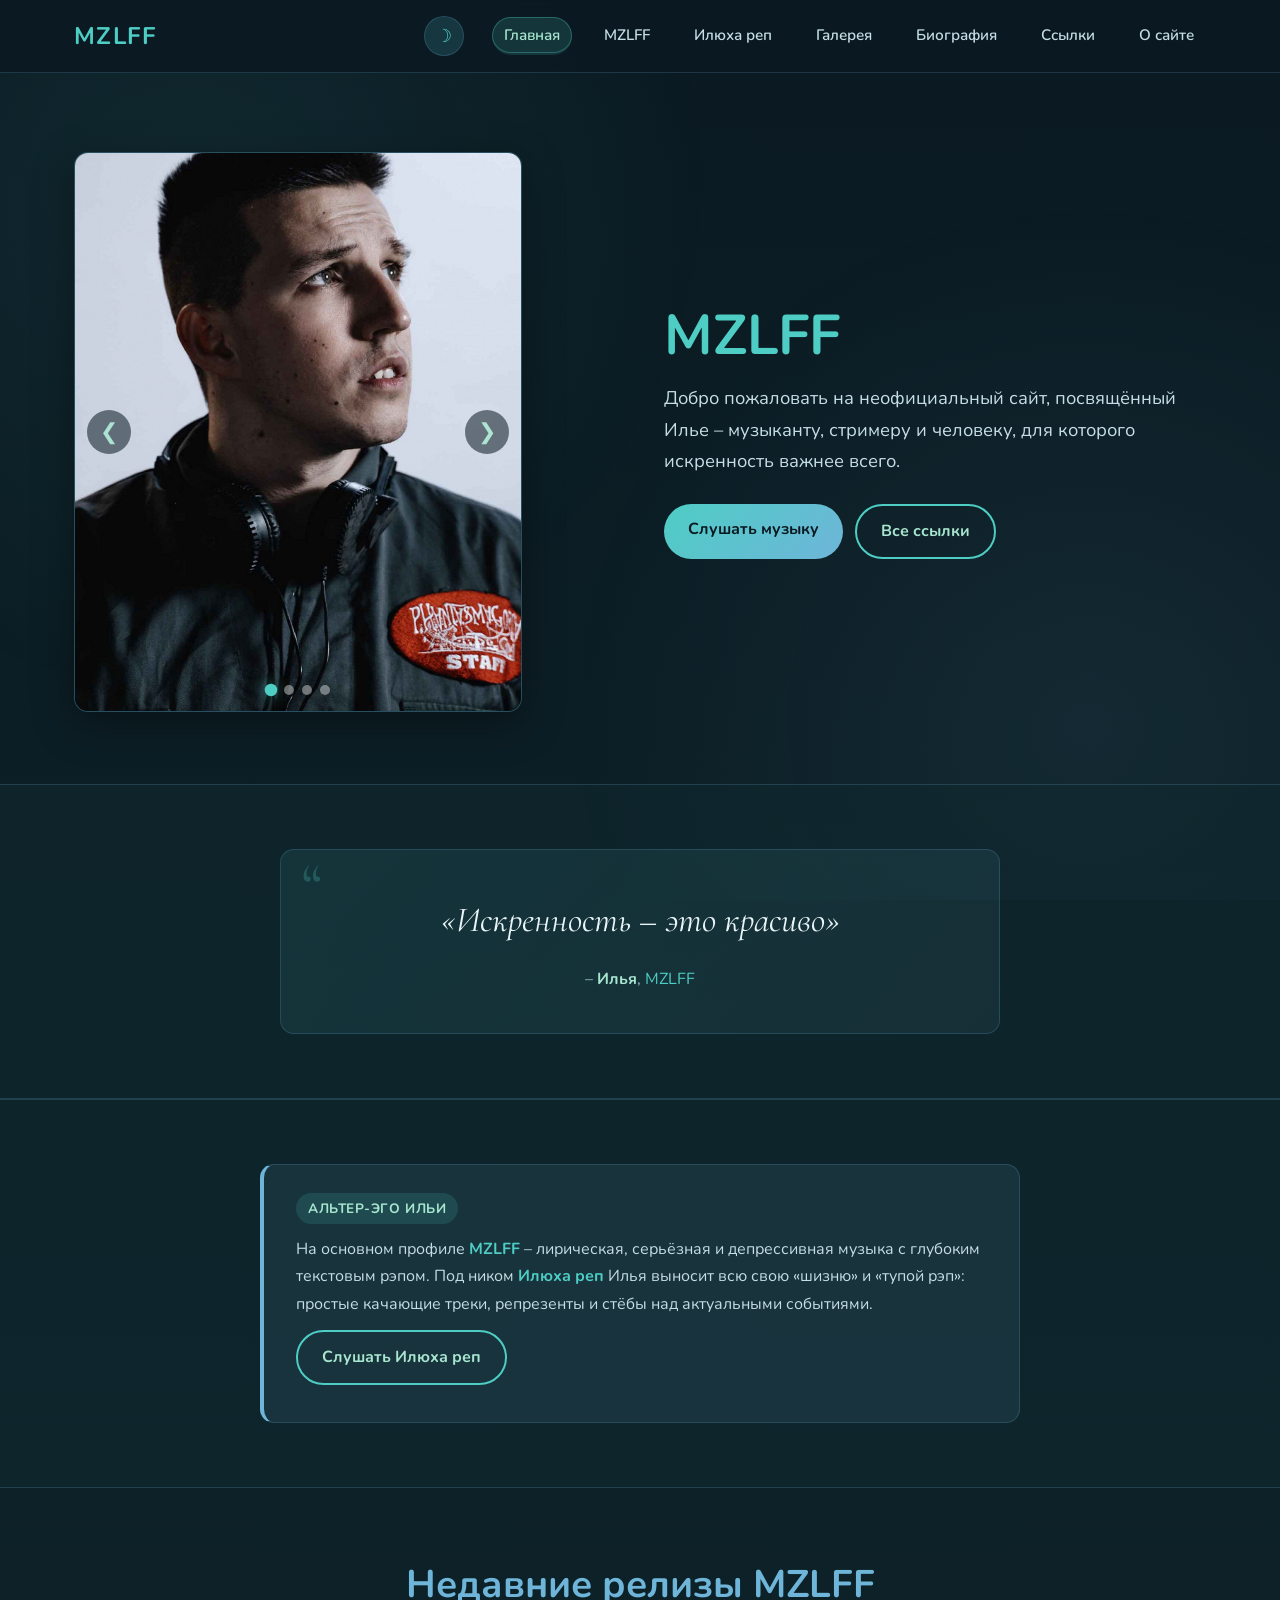
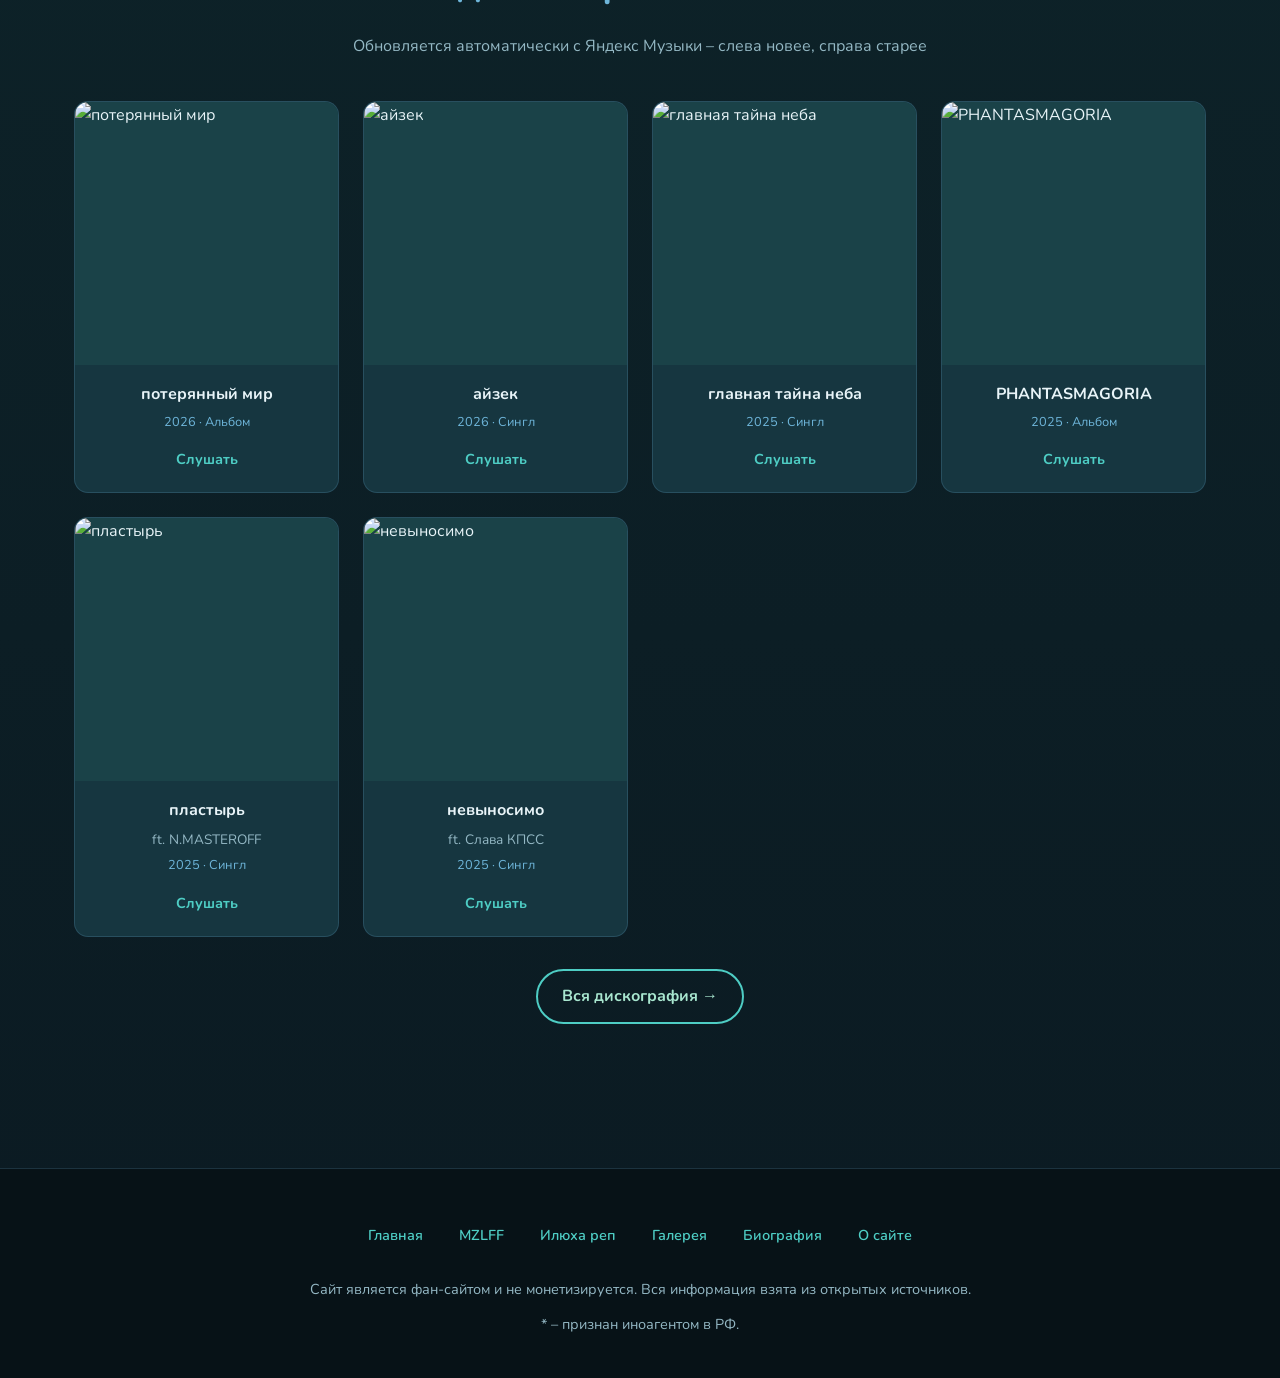
==== commit 3bbc8c7a: "fix texts and remove phantasmagoria from gallery" ====
--- a/index.html
+++ b/index.html
@@ -4,12 +4,12 @@
     <meta charset="UTF-8">
     <meta name="viewport" content="width=device-width, initial-scale=1.0">
     <meta name="description" content="Неофициальный фан-сайт посвящённый исполнителю MZLFF (Илья)">
-    <title>MZLFF — фан-сайт</title>
+    <title>MZLFF – фан-сайт</title>
     <script src="js/theme-init.js"></script>
     <meta property="og:type" content="website">
-    <meta property="og:site_name" content="MZLFF — фан-сайт">
-    <meta property="og:title" content="MZLFF — фан-сайт">
-    <meta property="og:description" content="Неофициальный фан-сайт, посвящённый Илье — музыканту, стримеру и MZLFF">
+    <meta property="og:site_name" content="MZLFF – фан-сайт">
+    <meta property="og:title" content="MZLFF – фан-сайт">
+    <meta property="og:description" content="Неофициальный фан-сайт, посвящённый Илье – музыканту, стримеру и MZLFF">
     <meta property="og:image" content="https://kzenof.github.io/mzlff-site/mzlff/assets/hero/mzlff.jpg">
     <meta property="og:url" content="https://kzenof.github.io/mzlff-site/">
     <meta name="twitter:card" content="summary_large_image">
@@ -48,10 +48,10 @@
                         <img src="mzlff/assets/hero/mzlff-tour.png" alt="MZLFF на туре 2023">
                     </div>
                     <div class="carousel-slide">
-                        <img src="mzlff/assets/hero/mzlff-purple.png" alt="MZLFF — фото">
+                        <img src="mzlff/assets/hero/mzlff-purple.png" alt="MZLFF – фото">
                     </div>
                     <div class="carousel-slide">
-                        <img src="mzlff/assets/hero/mzlff-portrait.png" alt="MZLFF — портрет">
+                        <img src="mzlff/assets/hero/mzlff-portrait.png" alt="MZLFF – портрет">
                     </div>
                     <button class="carousel-arrow carousel-arrow--prev" type="button" aria-label="Предыдущее фото">&#10094;</button>
                     <button class="carousel-arrow carousel-arrow--next" type="button" aria-label="Следующее фото">&#10095;</button>
@@ -60,7 +60,7 @@
 
                 <div class="hero-content">
                     <h1>MZLFF</h1>
-                    <p class="hero-lead">Добро пожаловать на неофициальный сайт, посвящённый Илье — музыканту, стримеру и человеку, для которого искренность важнее всего.</p>
+                    <p class="hero-lead">Добро пожаловать на неофициальный сайт, посвящённый Илье – музыканту, стримеру и человеку, для которого искренность важнее всего.</p>
                     <div class="hero-actions">
                         <a href="mzlff/index.html" class="btn btn-primary">Слушать музыку</a>
                         <a href="links.html" class="btn btn-secondary">Все ссылки</a>
@@ -72,8 +72,8 @@
         <section class="section-block alt-bg">
             <div class="container">
                 <blockquote class="quote-block">
-                    <p class="quote-text">Искренность — это красиво</p>
-                    <footer class="quote-author">— <strong>Илья</strong>, <span class="quote-alias">mzlff</span></footer>
+                    <p class="quote-text">«Искренность – это красиво»</p>
+                    <footer class="quote-author">– <strong>Илья</strong>, <span class="quote-alias">MZLFF</span></footer>
                 </blockquote>
             </div>
         </section>
@@ -82,8 +82,8 @@
             <div class="container">
                 <div class="alter-ego-banner">
                     <p class="alter-ego-label">Альтер-эго Ильи</p>
-                    <p>На основном профиле <strong>MZLFF</strong> — лирическая, серьёзная и депрессивная музыка с глубоким текстовым рэпом. Под ником <strong>илюха реп</strong> Илья выносит всю свою «шизню» и «тупой рэп»: простые качающие треки, репрезенты и стёбы над актуальными событиями.</p>
-                    <p><a href="ilyukha-rep/index.html" class="btn btn-secondary">Слушать илюха реп</a></p>
+                    <p>На основном профиле <strong>MZLFF</strong> – лирическая, серьёзная и депрессивная музыка с глубоким текстовым рэпом. Под ником <strong>Илюха реп</strong> Илья выносит всю свою «шизню» и «тупой рэп»: простые качающие треки, репрезенты и стёбы над актуальными событиями.</p>
+                    <p><a href="ilyukha-rep/index.html" class="btn btn-secondary">Слушать Илюха реп</a></p>
                 </div>
             </div>
         </section>
@@ -91,7 +91,7 @@
         <section class="section-block">
             <div class="container">
                 <h2 class="section-title">Недавние релизы MZLFF</h2>
-                <p class="section-subtitle">Обновляется автоматически с Яндекс Музыки — слева новее, справа старее</p>
+                <p class="section-subtitle">Обновляется автоматически с Яндекс Музыки – слева новее, справа старее</p>
                 <div class="releases-grid" data-releases="recent"></div>
                 <p class="text-center"><a href="mzlff/index.html" class="btn btn-secondary">Вся дискография →</a></p>
             </div>
@@ -110,7 +110,7 @@
                 <a href="about.html">О сайте</a>
             </nav>
             <p>Сайт является фан-сайтом и не монетизируется. Вся информация взята из открытых источников.</p>
-            <p>* — признан иноагентом в РФ.</p>
+            <p>* – признан иноагентом в РФ.</p>
         </div>
     </footer>
 
--- a/css/style.css
+++ b/css/style.css
@@ -571,15 +571,16 @@
 }
 
 .quote-block::before {
-    content: '«';
+    content: '\201C';
     position: absolute;
-    top: -8px;
-    left: 24px;
+    top: 4px;
+    left: 20px;
     font-family: 'Cormorant Garamond', serif;
-    font-size: 5rem;
+    font-size: 4rem;
     color: var(--accent-teal);
-    opacity: 0.35;
+    opacity: 0.25;
     line-height: 1;
+    pointer-events: none;
 }
 
 .quote-text {
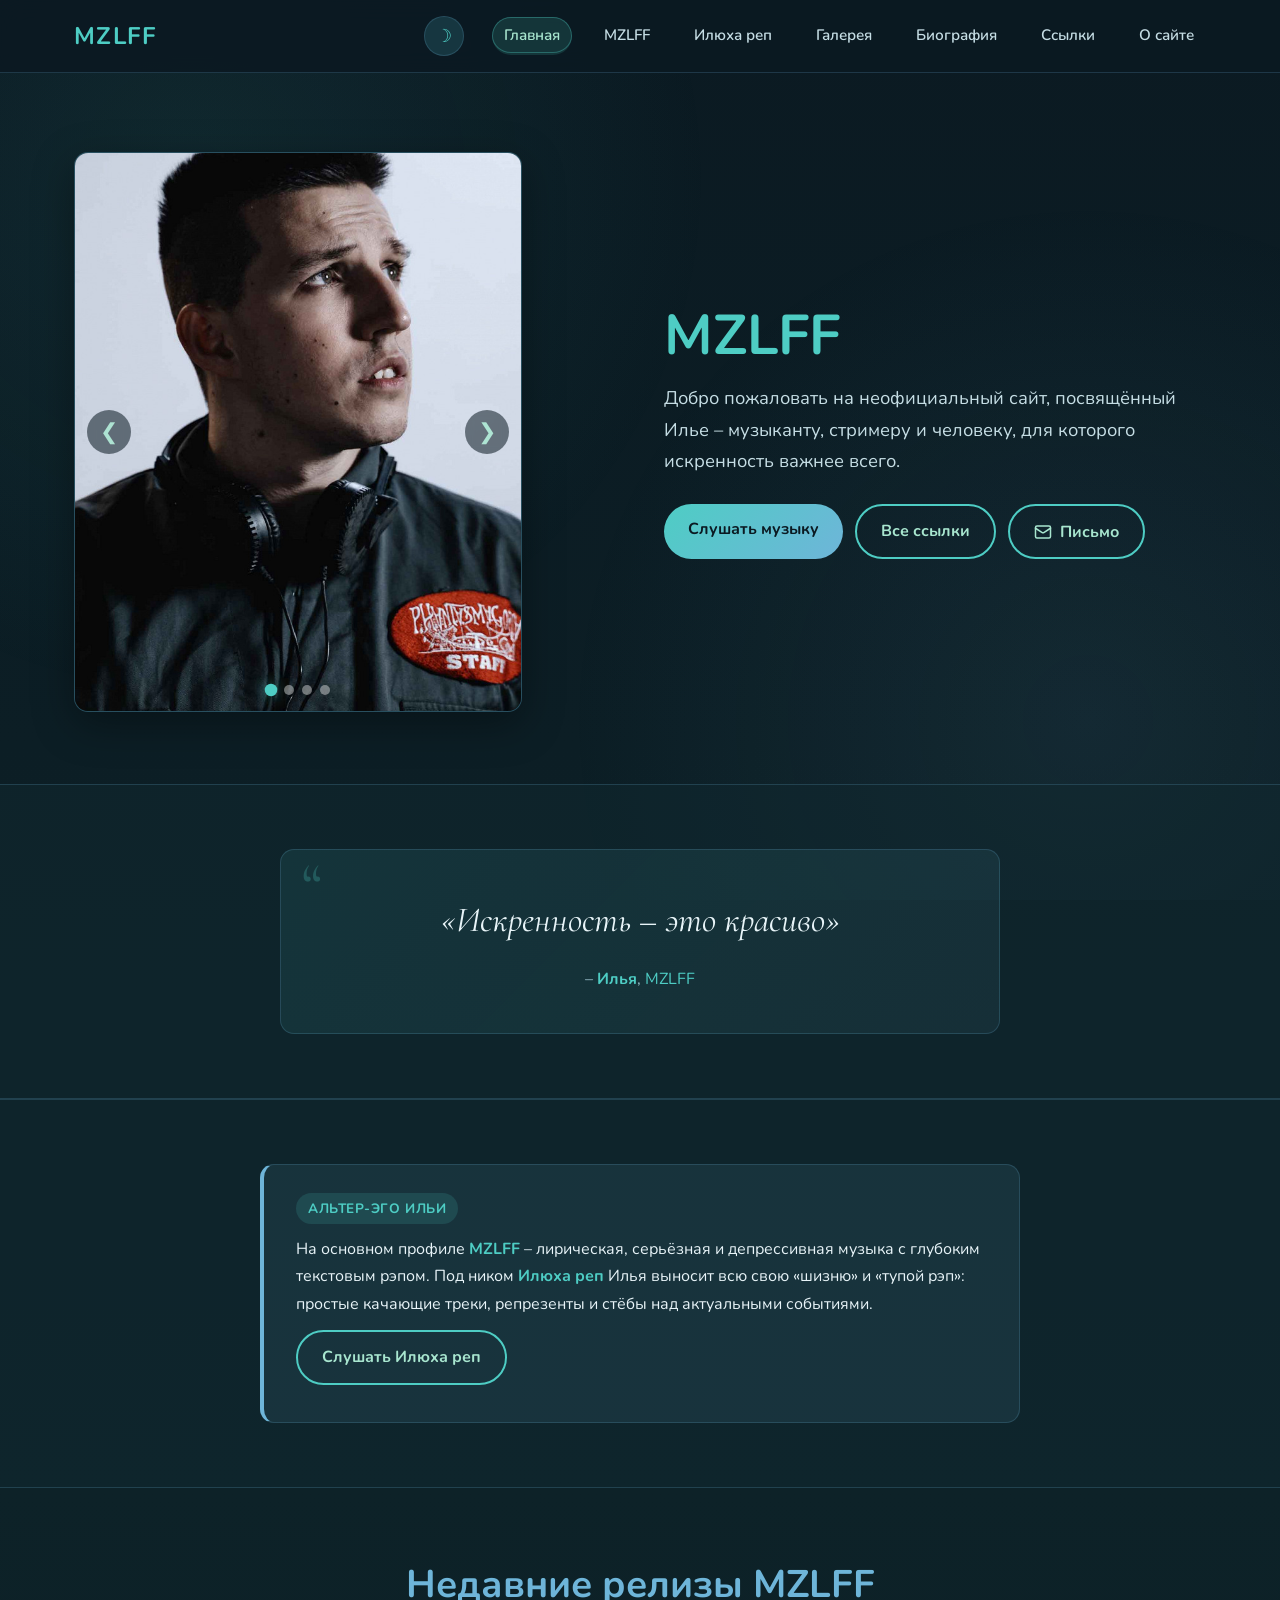
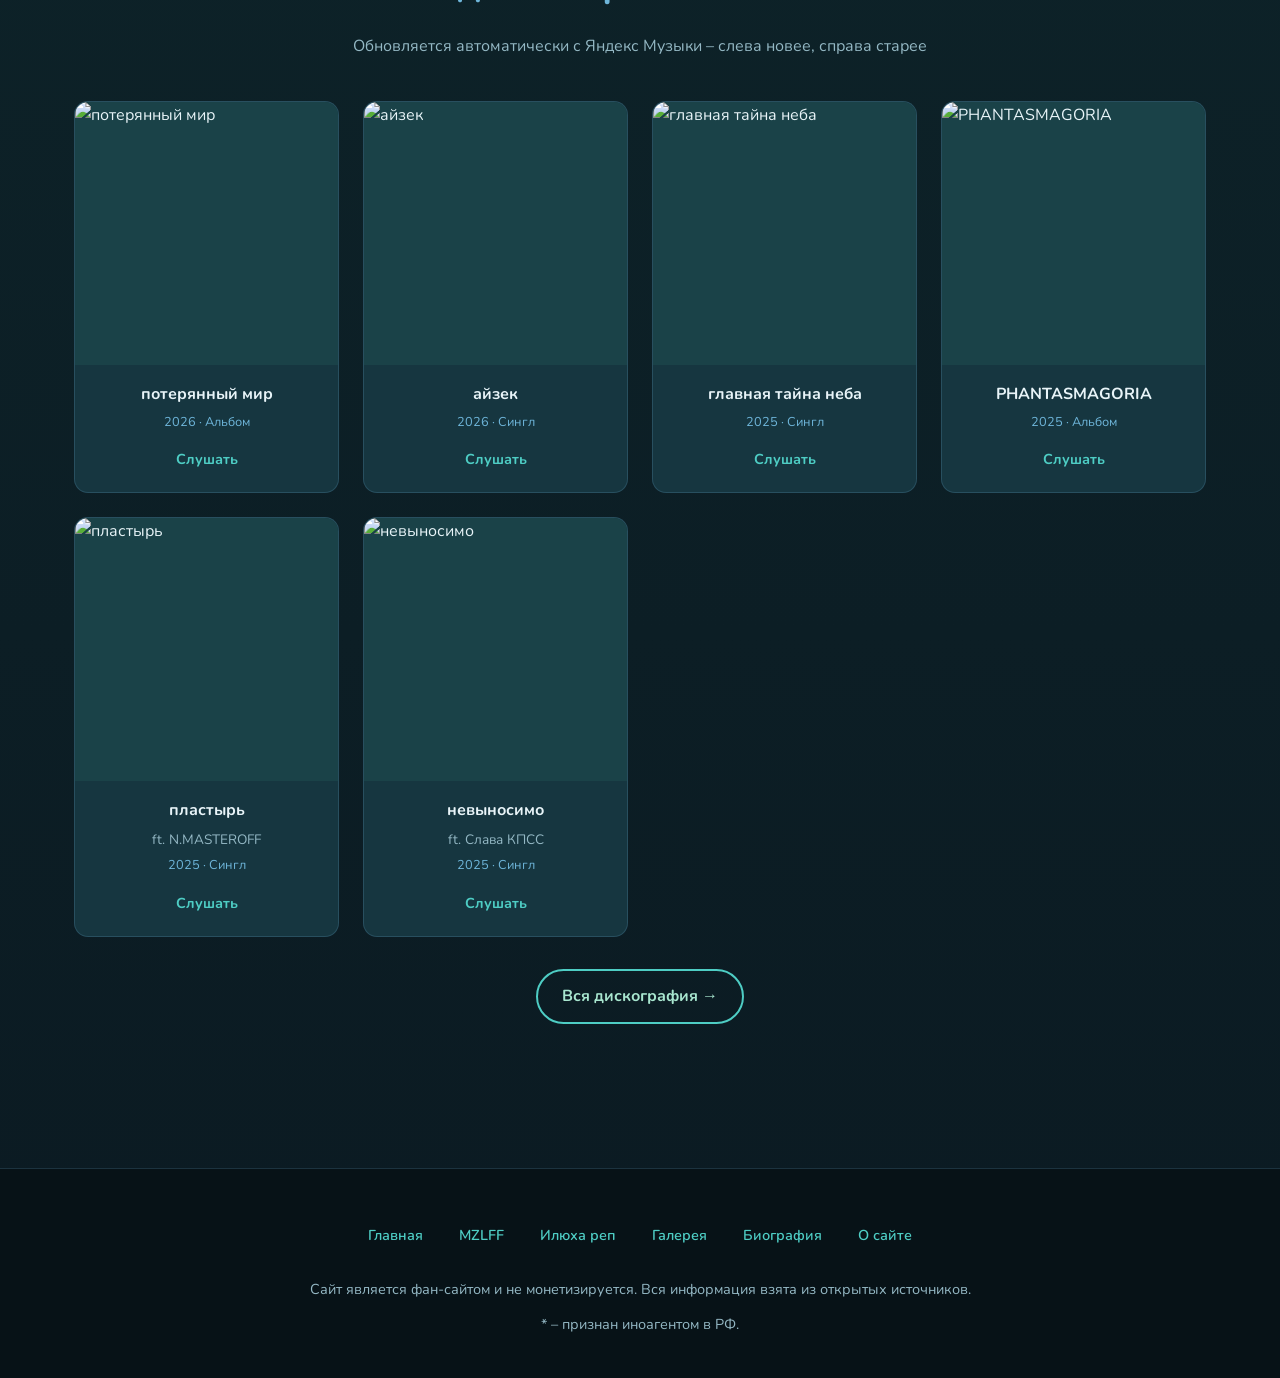
==== commit 42c222ed: "сообщение" ====
--- a/index.html
+++ b/index.html
@@ -64,6 +64,13 @@
                     <div class="hero-actions">
                         <a href="mzlff/index.html" class="btn btn-primary">Слушать музыку</a>
                         <a href="links.html" class="btn btn-secondary">Все ссылки</a>
+                        <button type="button" class="btn btn-secondary envelope-btn" id="openMessageBtn" aria-label="Открыть письмо">
+                            <svg class="envelope-icon" width="18" height="18" viewBox="0 0 24 24" fill="none" stroke="currentColor" stroke-width="2" stroke-linecap="round" stroke-linejoin="round" aria-hidden="true">
+                                <rect x="2" y="4" width="20" height="16" rx="2"/>
+                                <path d="m22 7-8.97 5.7a1.94 1.94 0 0 1-2.06 0L2 7"/>
+                            </svg>
+                            Письмо
+                        </button>
                     </div>
                 </div>
             </div>
@@ -116,7 +123,37 @@
 
     <button id="scrollToTop" class="scroll-top-btn" aria-label="Наверх">↑</button>
 
+    <div class="mail-modal" id="mailModal" hidden role="dialog" aria-labelledby="mailModalSubject" aria-modal="true">
+        <div class="mail-modal__backdrop" data-mail-close></div>
+        <div class="mail-modal__window">
+            <div class="mail-modal__titlebar">
+                <div class="mail-modal__controls" aria-hidden="true">
+                    <span class="mail-modal__dot mail-modal__dot--close"></span>
+                    <span class="mail-modal__dot mail-modal__dot--min"></span>
+                    <span class="mail-modal__dot mail-modal__dot--max"></span>
+                </div>
+                <p class="mail-modal__subject" id="mailModalSubject">Спасибо за всё</p>
+                <button type="button" class="mail-modal__close" data-mail-close aria-label="Закрыть">&times;</button>
+            </div>
+            <div class="mail-modal__fields">
+                <div class="mail-field">
+                    <span class="mail-field__label">От</span>
+                    <span class="mail-field__value">Разработчик</span>
+                </div>
+                <div class="mail-field">
+                    <span class="mail-field__label">Кому</span>
+                    <span class="mail-field__value mail-field__value--to">Илья mzlff</span>
+                </div>
+            </div>
+            <div class="mail-modal__body">
+                <p>Привет, Илья, всё что ты видишь это редизайн курсовой работы которую я сдал на отлично, спасибо тебе за стримы и за музыку, благодаря тебе, у меня есть друзья, которых я ценю пипец как сильно.</p>
+                <p>Твоя музыка и стримы были рядом в самые страшные периоды моей жизни, в самые лучшие, всегда была рядом. Обожаю твоё творчество, помни какие бы не были проблемы, ты всегда самый пиздатый исполнитель лирического репа ртом!</p>
+            </div>
+        </div>
+    </div>
+
     <script src="js/main.js"></script>
+    <script src="js/message-modal.js"></script>
     <script src="js/carousel.js"></script>
     <script src="mzlff/js/releases-data.js"></script>
     <script src="js/releases.js"></script>
--- a/css/style.css
+++ b/css/style.css
@@ -17,6 +17,11 @@
     --header-bg: rgba(11, 26, 34, 0.92);
     --footer-bg: rgba(8, 18, 24, 0.95);
     --body-gradient-mid: #0d2228;
+    --section-alt-bg: rgba(18, 40, 48, 0.55);
+    --quote-bg: linear-gradient(135deg, rgba(78, 205, 196, 0.1), rgba(110, 181, 217, 0.08));
+    --banner-bg: rgba(110, 181, 217, 0.1);
+    --btn-secondary-text: var(--accent-mint);
+    --btn-secondary-border: var(--accent-teal);
     --radius: 14px;
     --header-height: 72px;
     --ease-out: cubic-bezier(0.22, 1, 0.36, 1);
@@ -27,22 +32,33 @@
 }
 
 [data-theme="light"] {
-    --bg-deep: #eef6f8;
-    --bg-surface: #e2eef2;
+    --bg-deep: #e8f2f5;
+    --bg-surface: #dce9ee;
     --bg-card: #ffffff;
-    --bg-soft: #d8e8ec;
-    --accent-teal: #2a9d96;
-    --accent-blue: #4a90b8;
-    --accent-mint: #3d8f7a;
-    --accent-glow: rgba(42, 157, 150, 0.2);
-    --text-primary: #0b1a22;
-    --text-muted: #5a7a86;
-    --text-soft: #2d4a54;
-    --border-soft: rgba(74, 144, 184, 0.28);
-    --shadow: 0 12px 40px rgba(11, 26, 34, 0.1);
-    --header-bg: rgba(238, 246, 248, 0.95);
-    --footer-bg: rgba(226, 238, 242, 0.98);
-    --body-gradient-mid: #e2eef2;
+    --bg-soft: #cfdde3;
+    --accent-teal: #1a7a73;
+    --accent-blue: #2d6f96;
+    --accent-mint: #156760;
+    --accent-glow: rgba(26, 122, 115, 0.22);
+    --text-primary: #0a1620;
+    --text-muted: #3a5560;
+    --text-soft: #1e3844;
+    --border-soft: rgba(45, 111, 150, 0.35);
+    --shadow: 0 12px 40px rgba(11, 26, 34, 0.12);
+    --header-bg: rgba(255, 255, 255, 0.96);
+    --footer-bg: rgba(232, 242, 245, 0.98);
+    --body-gradient-mid: #dce9ee;
+    --section-alt-bg: #ffffff;
+    --quote-bg: #ffffff;
+    --banner-bg: #f4fafb;
+    --btn-secondary-text: #156760;
+    --btn-secondary-border: #1a7a73;
+}
+
+[data-theme="light"] body::before {
+    background:
+        radial-gradient(circle at 15% 20%, rgba(42, 157, 150, 0.12), transparent 40%),
+        radial-gradient(circle at 85% 80%, rgba(74, 144, 184, 0.1), transparent 40%);
 }
 
 * {
@@ -314,7 +330,7 @@
 .section-block:nth-child(4) { animation-delay: 0.26s; }
 
 .section-block.alt-bg {
-    background: rgba(18, 40, 48, 0.55);
+    background: var(--section-alt-bg);
     border-top: 1px solid var(--border-soft);
     border-bottom: 1px solid var(--border-soft);
 }
@@ -529,13 +545,22 @@
 
 .btn-secondary {
     background: transparent;
-    color: var(--accent-mint);
-    border: 2px solid var(--accent-teal);
+    color: var(--btn-secondary-text);
+    border: 2px solid var(--btn-secondary-border);
 }
 
 .btn-secondary:hover {
     background: rgba(78, 205, 196, 0.12);
-    border-color: var(--accent-mint);
+    border-color: var(--accent-teal);
+    color: var(--btn-secondary-text);
+}
+
+[data-theme="light"] .btn-secondary {
+    background: #ffffff;
+}
+
+[data-theme="light"] .btn-secondary:hover {
+    background: rgba(26, 122, 115, 0.08);
 }
 
 .btn:hover {
@@ -554,7 +579,7 @@
     margin: 0 auto;
     padding: 40px 48px;
     text-align: center;
-    background: linear-gradient(135deg, rgba(78, 205, 196, 0.1), rgba(110, 181, 217, 0.08));
+    background: var(--quote-bg);
     border: 1px solid var(--border-soft);
     border-radius: var(--radius);
     position: relative;
@@ -597,7 +622,7 @@
 }
 
 .quote-author strong {
-    color: var(--accent-mint);
+    color: var(--accent-teal);
 }
 
 .quote-alias {
@@ -771,11 +796,11 @@
     max-width: 760px;
     margin: 0 auto;
     padding: 28px 32px;
-    background: rgba(110, 181, 217, 0.1);
+    background: var(--banner-bg);
     border: 1px solid var(--border-soft);
     border-left: 4px solid var(--accent-blue);
     border-radius: var(--radius);
-    color: var(--text-soft);
+    color: var(--text-primary);
     transition:
         transform var(--transition-med),
         box-shadow var(--transition-med),
@@ -788,6 +813,12 @@
     background: rgba(110, 181, 217, 0.16);
     border-color: rgba(110, 181, 217, 0.45);
     box-shadow: -4px 8px 28px rgba(110, 181, 217, 0.15);
+}
+
+[data-theme="light"] .alter-ego-banner:hover {
+    background: #eef8f9;
+    border-color: rgba(45, 111, 150, 0.45);
+    box-shadow: -4px 8px 28px rgba(45, 111, 150, 0.12);
 }
 
 .alter-ego-label {
@@ -796,12 +827,16 @@
     padding: 4px 12px;
     border-radius: 999px;
     background: rgba(78, 205, 196, 0.15);
-    color: var(--accent-mint);
+    color: var(--accent-teal);
     font-size: 0.85rem;
     font-weight: 700;
     letter-spacing: 0.04em;
     text-transform: uppercase;
     transition: background var(--transition-fast), transform var(--transition-fast);
+}
+
+[data-theme="light"] .alter-ego-label {
+    background: rgba(26, 122, 115, 0.12);
 }
 
 .alter-ego-banner:hover .alter-ego-label {
@@ -1159,6 +1194,197 @@
     transform: scale(0.95);
 }
 
+/* Envelope button */
+.envelope-btn {
+    display: inline-flex;
+    align-items: center;
+    gap: 8px;
+    cursor: pointer;
+    font-family: inherit;
+    font-size: inherit;
+}
+
+.envelope-icon {
+    flex-shrink: 0;
+}
+
+/* Mail modal (Gmail-style) */
+body.mail-modal-open {
+    overflow: hidden;
+}
+
+.mail-modal {
+    position: fixed;
+    inset: 0;
+    z-index: 2100;
+    display: flex;
+    align-items: center;
+    justify-content: center;
+    padding: 24px;
+}
+
+.mail-modal[hidden] {
+    display: none;
+}
+
+.mail-modal__backdrop {
+    position: absolute;
+    inset: 0;
+    background: rgba(11, 26, 34, 0.72);
+    backdrop-filter: blur(4px);
+}
+
+[data-theme="light"] .mail-modal__backdrop {
+    background: rgba(10, 22, 32, 0.45);
+}
+
+.mail-modal__window {
+    position: relative;
+    width: min(640px, 100%);
+    max-height: min(85vh, 720px);
+    display: flex;
+    flex-direction: column;
+    background: var(--bg-card);
+    border: 1px solid var(--border-soft);
+    border-radius: 12px;
+    box-shadow: var(--shadow), 0 24px 64px rgba(0, 0, 0, 0.35);
+    overflow: hidden;
+    animation: mailSlideIn 0.35s var(--ease-out);
+}
+
+@keyframes mailSlideIn {
+    from {
+        opacity: 0;
+        transform: translateY(24px) scale(0.97);
+    }
+    to {
+        opacity: 1;
+        transform: translateY(0) scale(1);
+    }
+}
+
+.mail-modal__titlebar {
+    display: flex;
+    align-items: center;
+    gap: 12px;
+    padding: 12px 16px;
+    background: linear-gradient(135deg, var(--accent-teal), var(--accent-blue));
+    color: var(--bg-deep);
+    flex-shrink: 0;
+}
+
+.mail-modal__controls {
+    display: flex;
+    gap: 6px;
+    flex-shrink: 0;
+}
+
+.mail-modal__dot {
+    width: 10px;
+    height: 10px;
+    border-radius: 50%;
+    opacity: 0.85;
+}
+
+.mail-modal__dot--close {
+    background: #ff6b6b;
+}
+
+.mail-modal__dot--min {
+    background: #ffd166;
+}
+
+.mail-modal__dot--max {
+    background: #a8e6cf;
+}
+
+.mail-modal__subject {
+    flex: 1;
+    margin: 0;
+    font-weight: 700;
+    font-size: 0.95rem;
+    white-space: nowrap;
+    overflow: hidden;
+    text-overflow: ellipsis;
+}
+
+.mail-modal__close {
+    flex-shrink: 0;
+    width: 32px;
+    height: 32px;
+    border: none;
+    border-radius: 50%;
+    background: rgba(11, 26, 34, 0.15);
+    color: var(--bg-deep);
+    font-size: 1.4rem;
+    line-height: 1;
+    cursor: pointer;
+    transition: background var(--transition-fast);
+}
+
+.mail-modal__close:hover {
+    background: rgba(11, 26, 34, 0.28);
+}
+
+.mail-modal__fields {
+    padding: 0 20px;
+    border-bottom: 1px solid var(--border-soft);
+    flex-shrink: 0;
+}
+
+.mail-field {
+    display: flex;
+    align-items: baseline;
+    gap: 12px;
+    padding: 10px 0;
+    border-bottom: 1px solid var(--border-soft);
+    font-size: 0.92rem;
+}
+
+.mail-field:last-child {
+    border-bottom: none;
+}
+
+.mail-field__label {
+    flex-shrink: 0;
+    width: 48px;
+    color: var(--text-muted);
+    font-weight: 600;
+}
+
+.mail-field__value {
+    color: var(--text-primary);
+}
+
+.mail-field__value--to {
+    display: inline-block;
+    padding: 2px 10px;
+    border-radius: 999px;
+    background: rgba(78, 205, 196, 0.15);
+    color: var(--accent-teal);
+    font-weight: 700;
+}
+
+[data-theme="light"] .mail-field__value--to {
+    background: rgba(26, 122, 115, 0.12);
+}
+
+.mail-modal__body {
+    padding: 24px 20px 28px;
+    overflow-y: auto;
+    color: var(--text-soft);
+    font-size: 1.02rem;
+    line-height: 1.75;
+}
+
+.mail-modal__body p {
+    margin-bottom: 16px;
+}
+
+.mail-modal__body p:last-child {
+    margin-bottom: 0;
+}
+
 /* Responsive */
 @media (max-width: 900px) {
     .hero-grid {
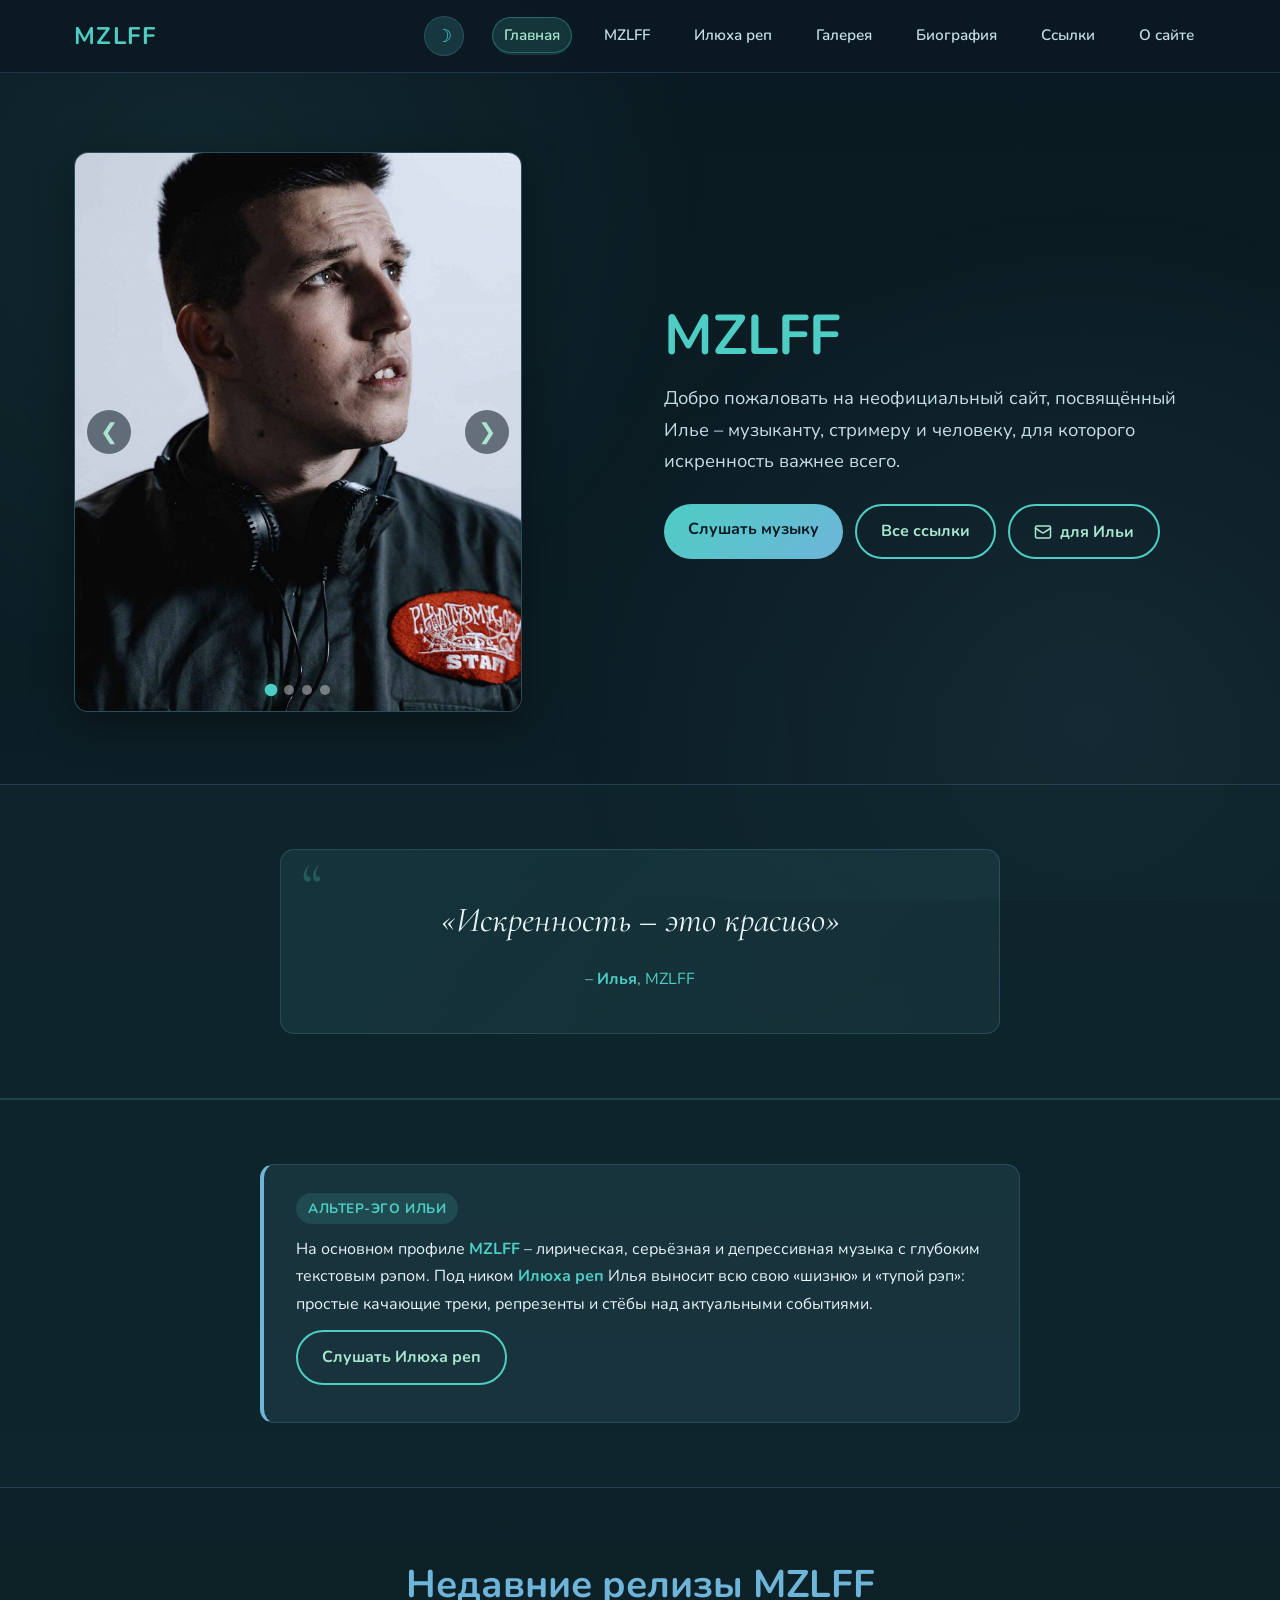
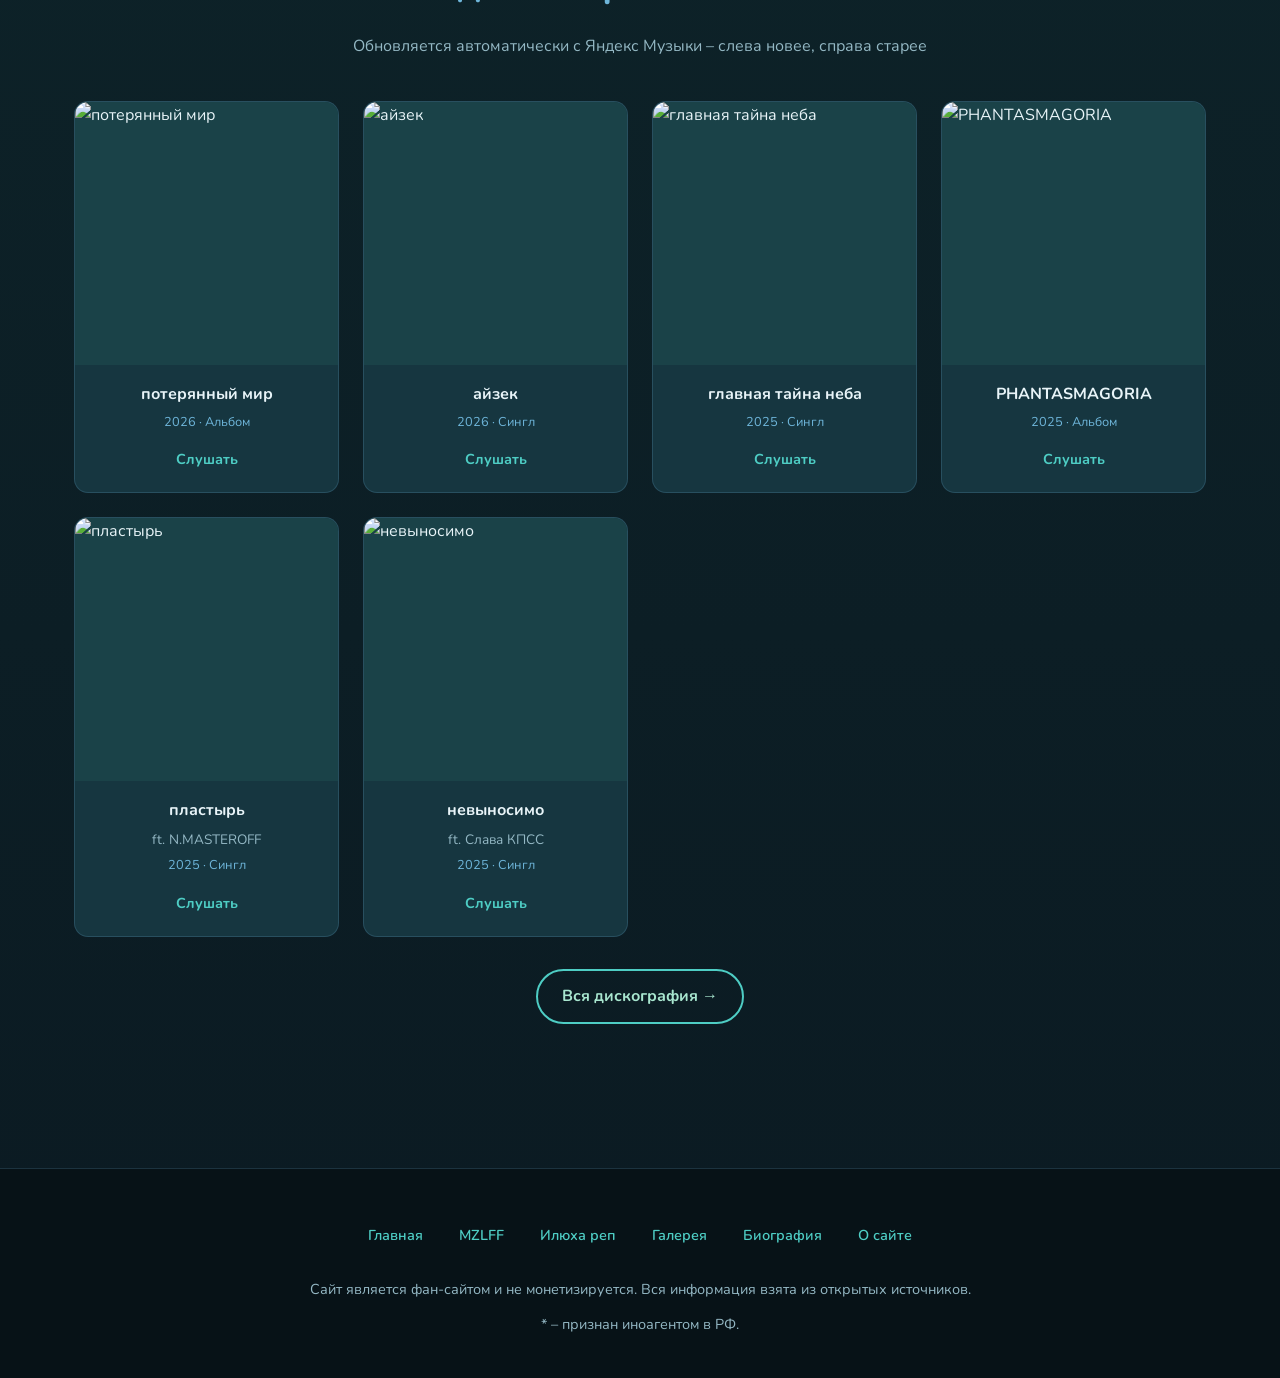
==== commit 5ce27b56: "сообщение для Илья ( подпись)" ====
--- a/index.html
+++ b/index.html
@@ -64,12 +64,12 @@
                     <div class="hero-actions">
                         <a href="mzlff/index.html" class="btn btn-primary">Слушать музыку</a>
                         <a href="links.html" class="btn btn-secondary">Все ссылки</a>
-                        <button type="button" class="btn btn-secondary envelope-btn" id="openMessageBtn" aria-label="Открыть письмо">
+                        <button type="button" class="btn btn-secondary envelope-btn" id="openMessageBtn" aria-label="Письмо для Ильи">
                             <svg class="envelope-icon" width="18" height="18" viewBox="0 0 24 24" fill="none" stroke="currentColor" stroke-width="2" stroke-linecap="round" stroke-linejoin="round" aria-hidden="true">
                                 <rect x="2" y="4" width="20" height="16" rx="2"/>
                                 <path d="m22 7-8.97 5.7a1.94 1.94 0 0 1-2.06 0L2 7"/>
                             </svg>
-                            Письмо
+                            для Ильи
                         </button>
                     </div>
                 </div>
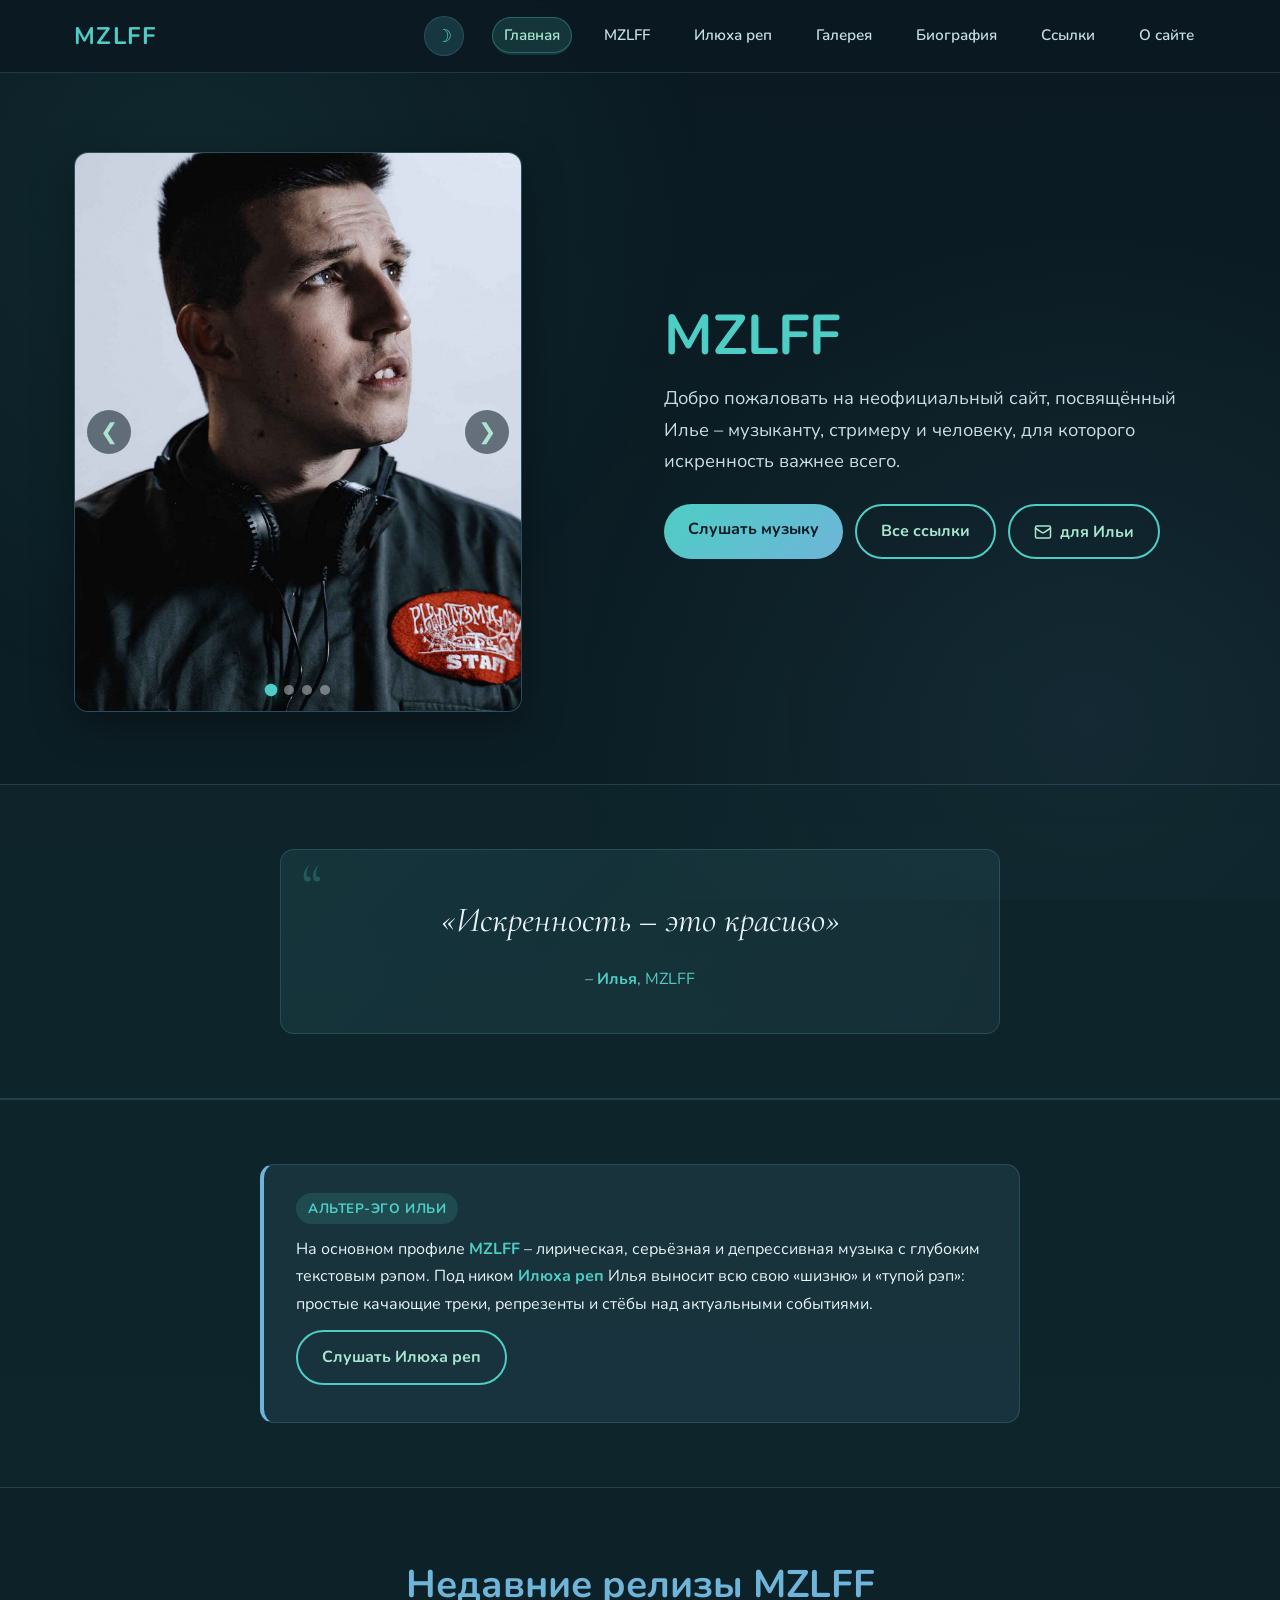
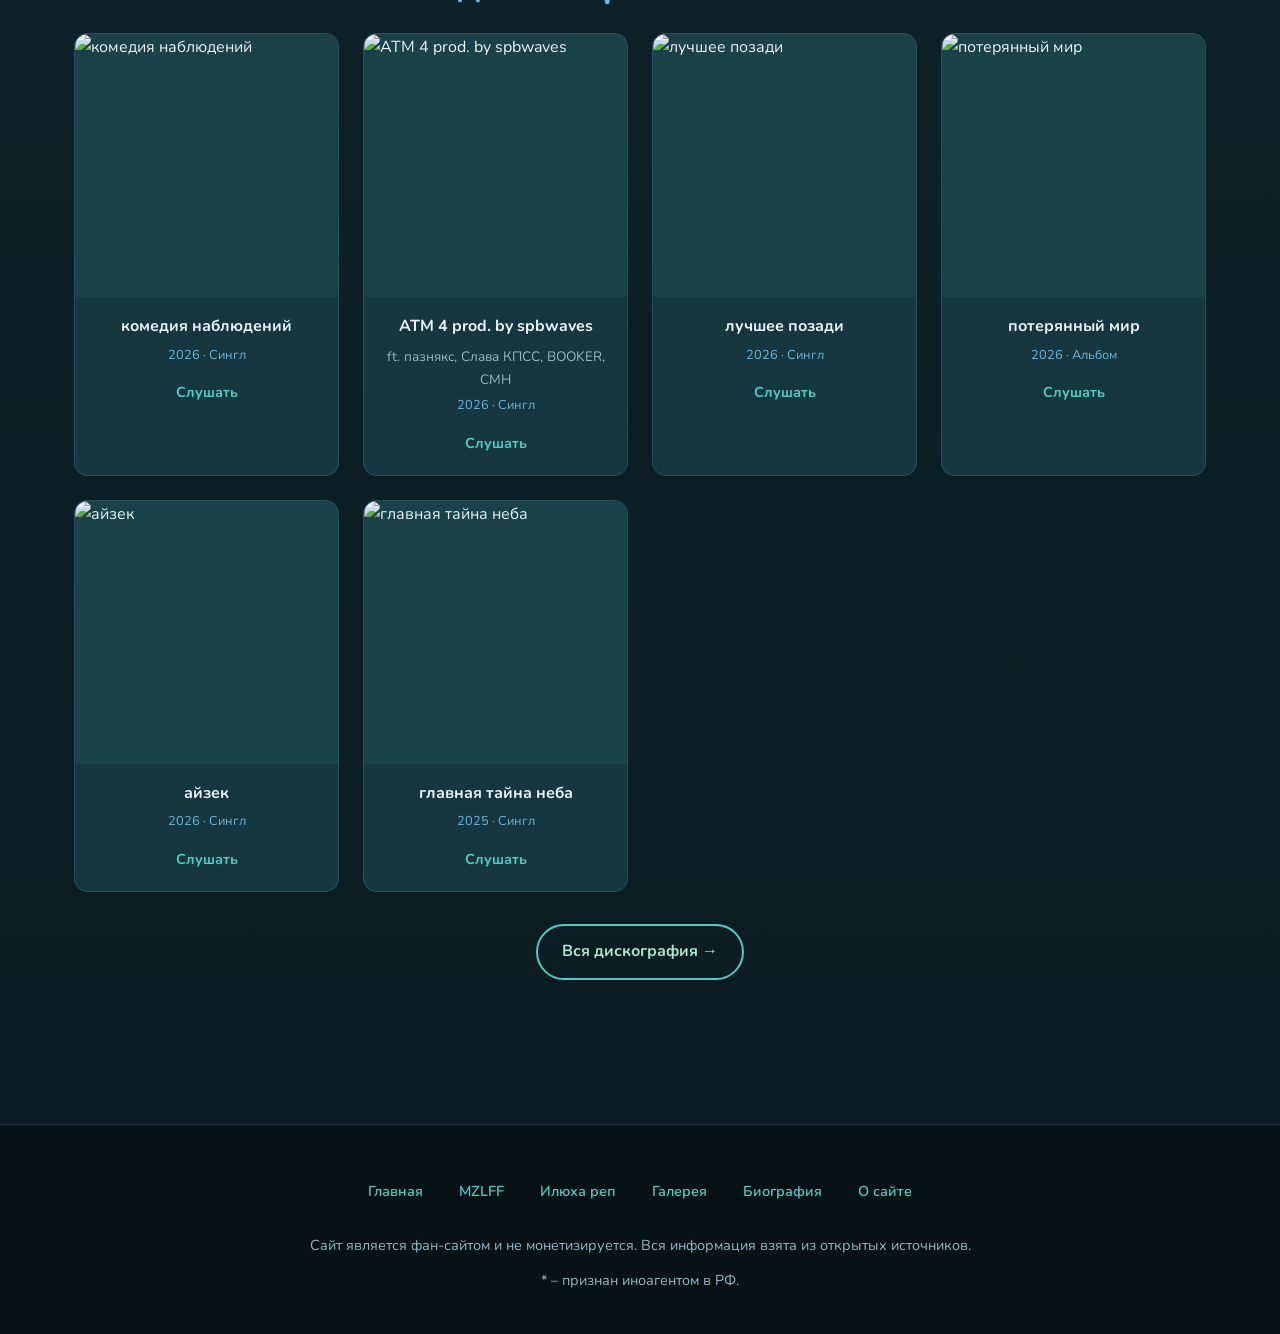
==== commit 5985b675: "Добавить три новых сингла MZLFF и убрать подпись про автообновление. На главной не хватало «комедия " ====
--- a/index.html
+++ b/index.html
@@ -98,7 +98,6 @@
         <section class="section-block">
             <div class="container">
                 <h2 class="section-title">Недавние релизы MZLFF</h2>
-                <p class="section-subtitle">Обновляется автоматически с Яндекс Музыки – слева новее, справа старее</p>
                 <div class="releases-grid" data-releases="recent"></div>
                 <p class="text-center"><a href="mzlff/index.html" class="btn btn-secondary">Вся дискография →</a></p>
             </div>
@@ -132,7 +131,7 @@
                     <span class="mail-modal__dot mail-modal__dot--min"></span>
                     <span class="mail-modal__dot mail-modal__dot--max"></span>
                 </div>
-                <p class="mail-modal__subject" id="mailModalSubject">Спасибо за всё</p>
+                <p class="mail-modal__subject" id="mailModalSubject">Сообщение</p>
                 <button type="button" class="mail-modal__close" data-mail-close aria-label="Закрыть">&times;</button>
             </div>
             <div class="mail-modal__fields">
@@ -148,6 +147,7 @@
             <div class="mail-modal__body">
                 <p>Привет, Илья, всё что ты видишь это редизайн курсовой работы которую я сдал на отлично, спасибо тебе за стримы и за музыку, благодаря тебе, у меня есть друзья, которых я ценю пипец как сильно.</p>
                 <p>Твоя музыка и стримы были рядом в самые страшные периоды моей жизни, в самые лучшие, всегда была рядом. Обожаю твоё творчество, помни какие бы не были проблемы, ты всегда самый пиздатый исполнитель лирического репа ртом!</p>
+                <p class="mail-modal__ps">P.S. Когда фит mzlff и Илюха рэп?</p>
             </div>
         </div>
     </div>
--- a/css/style.css
+++ b/css/style.css
@@ -1385,6 +1385,14 @@
     margin-bottom: 0;
 }
 
+.mail-modal__ps {
+    margin-top: 20px;
+    padding-top: 16px;
+    border-top: 1px dashed var(--border-soft);
+    color: var(--text-muted);
+    font-style: italic;
+}
+
 /* Responsive */
 @media (max-width: 900px) {
     .hero-grid {
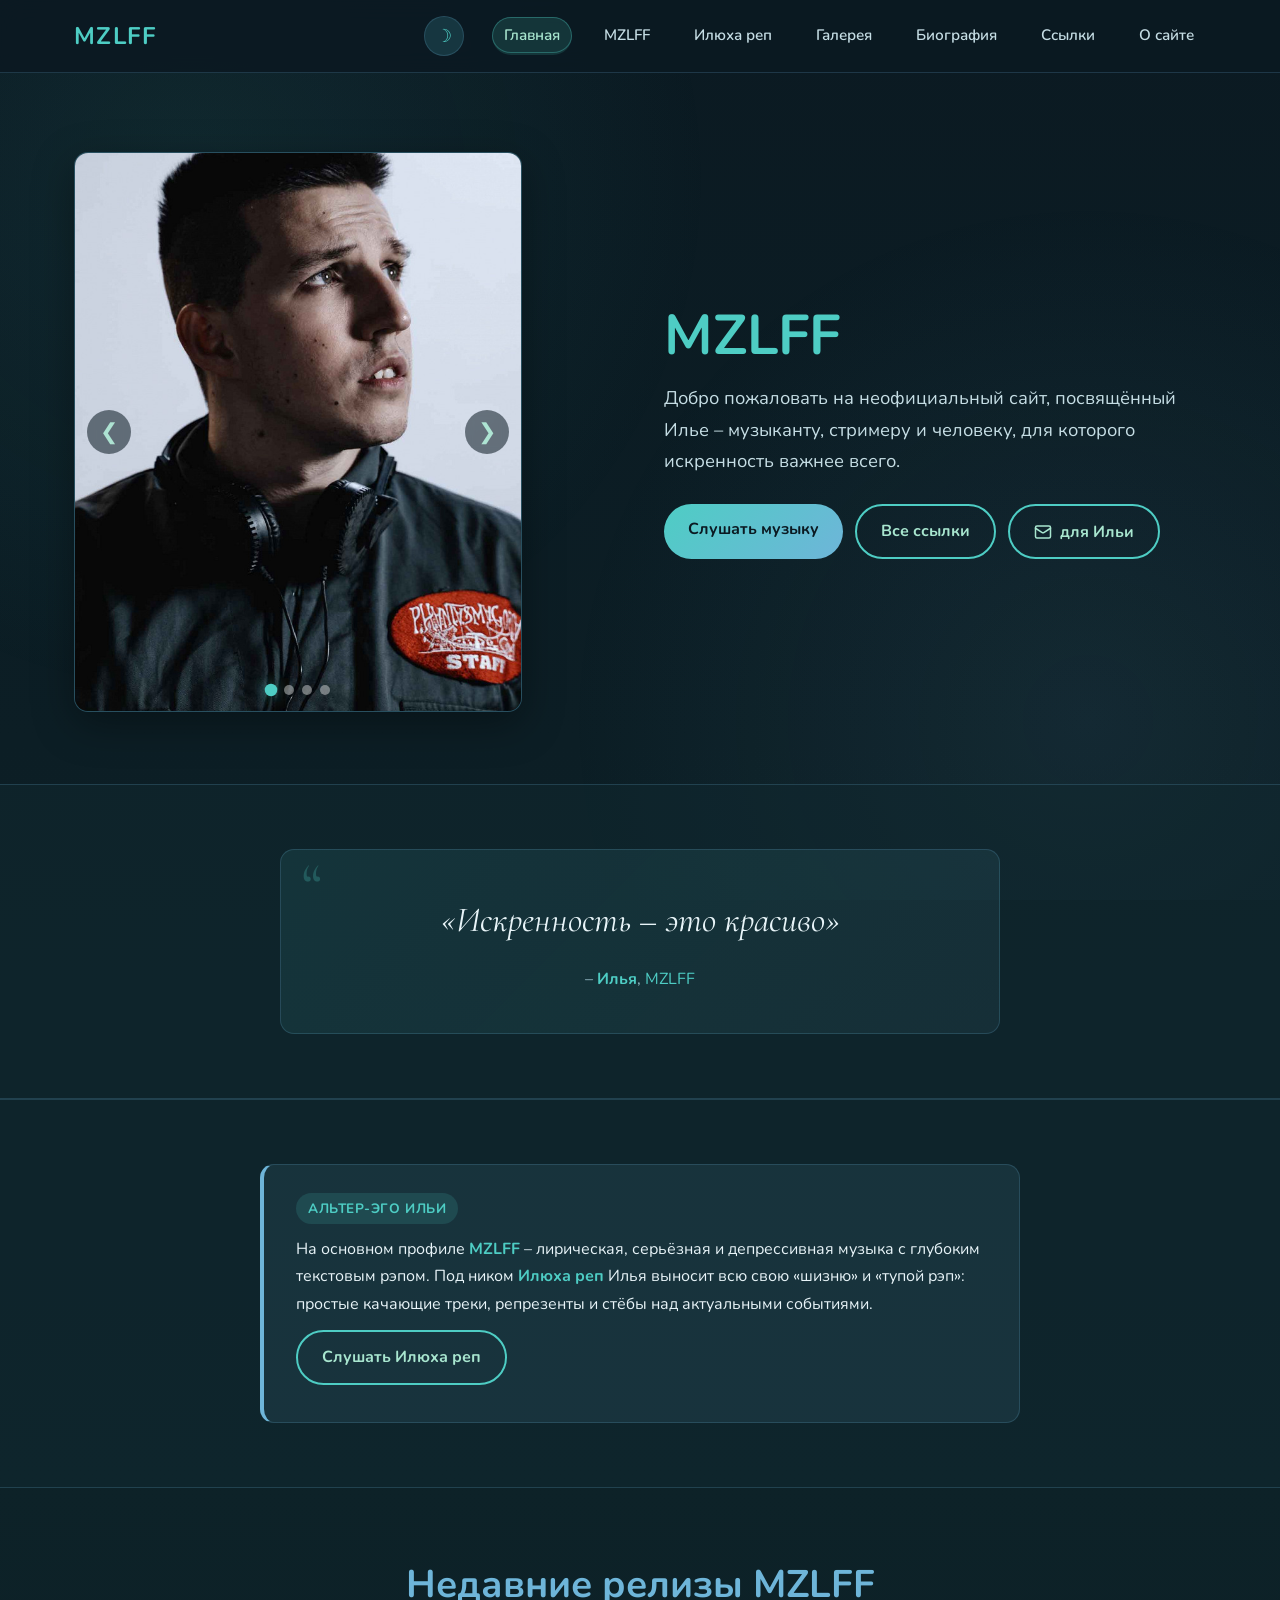
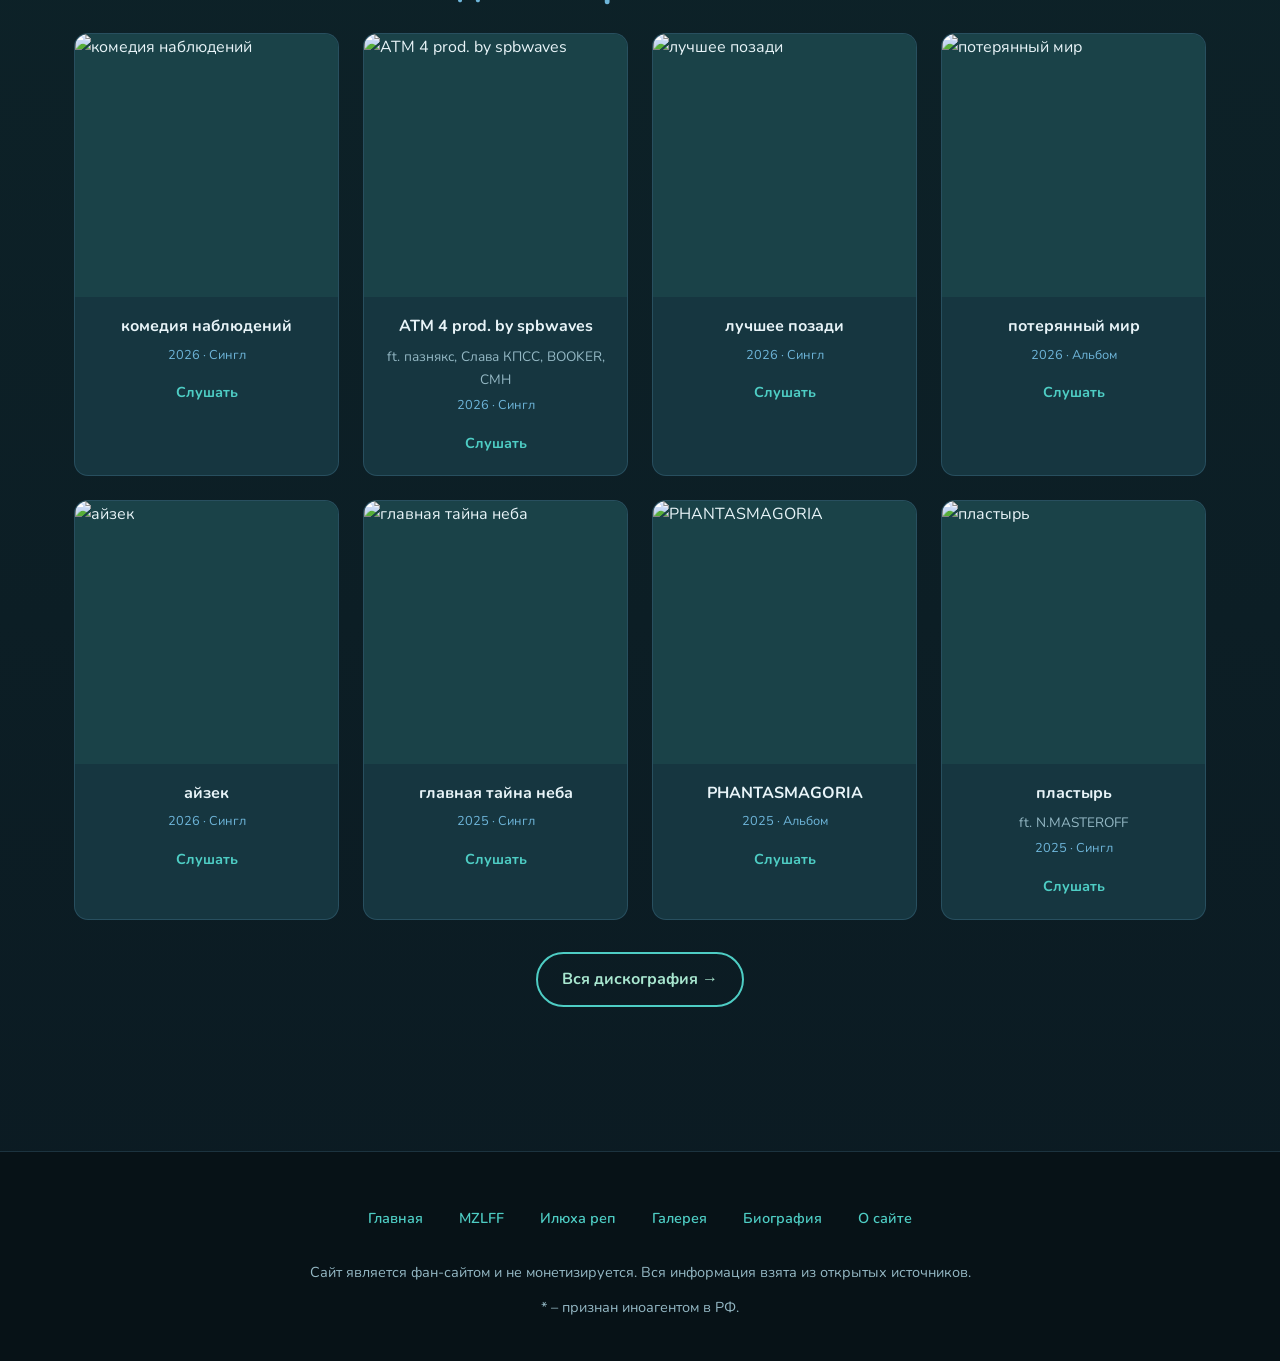
==== commit d1e7a38f: "Показывать на главной 8 последних релизов сеткой 4 на 4. Новый релиз встаёт слева сверху, самый стар" ====
--- a/index.html
+++ b/index.html
@@ -14,7 +14,7 @@
     <meta property="og:url" content="https://kzenof.github.io/mzlff-site/">
     <meta name="twitter:card" content="summary_large_image">
     <link rel="icon" href="favicon.svg" type="image/svg+xml">
-    <link rel="stylesheet" href="css/style.css">
+    <link rel="stylesheet" href="css/style.css?v=20261105-8">
 </head>
 <body data-page="index" data-artist="mzlff">
 
@@ -155,7 +155,7 @@
     <script src="js/main.js"></script>
     <script src="js/message-modal.js"></script>
     <script src="js/carousel.js"></script>
-    <script src="mzlff/js/releases-data.js"></script>
-    <script src="js/releases.js"></script>
+    <script src="mzlff/js/releases-data.js?v=20261105-8"></script>
+    <script src="js/releases.js?v=20261105-8"></script>
 </body>
 </html>
--- a/css/style.css
+++ b/css/style.css
@@ -680,6 +680,10 @@
     gap: 24px;
 }
 
+.releases-grid[data-releases="recent"] {
+    grid-template-columns: repeat(4, minmax(0, 1fr));
+}
+
 .release-card {
     background: var(--bg-card);
     border-radius: var(--radius);
@@ -1435,6 +1439,10 @@
     .quote-block {
         padding: 32px 24px;
     }
+
+    .releases-grid[data-releases="recent"] {
+        grid-template-columns: repeat(2, minmax(0, 1fr));
+    }
 }
 
 @media (prefers-reduced-motion: reduce) {
